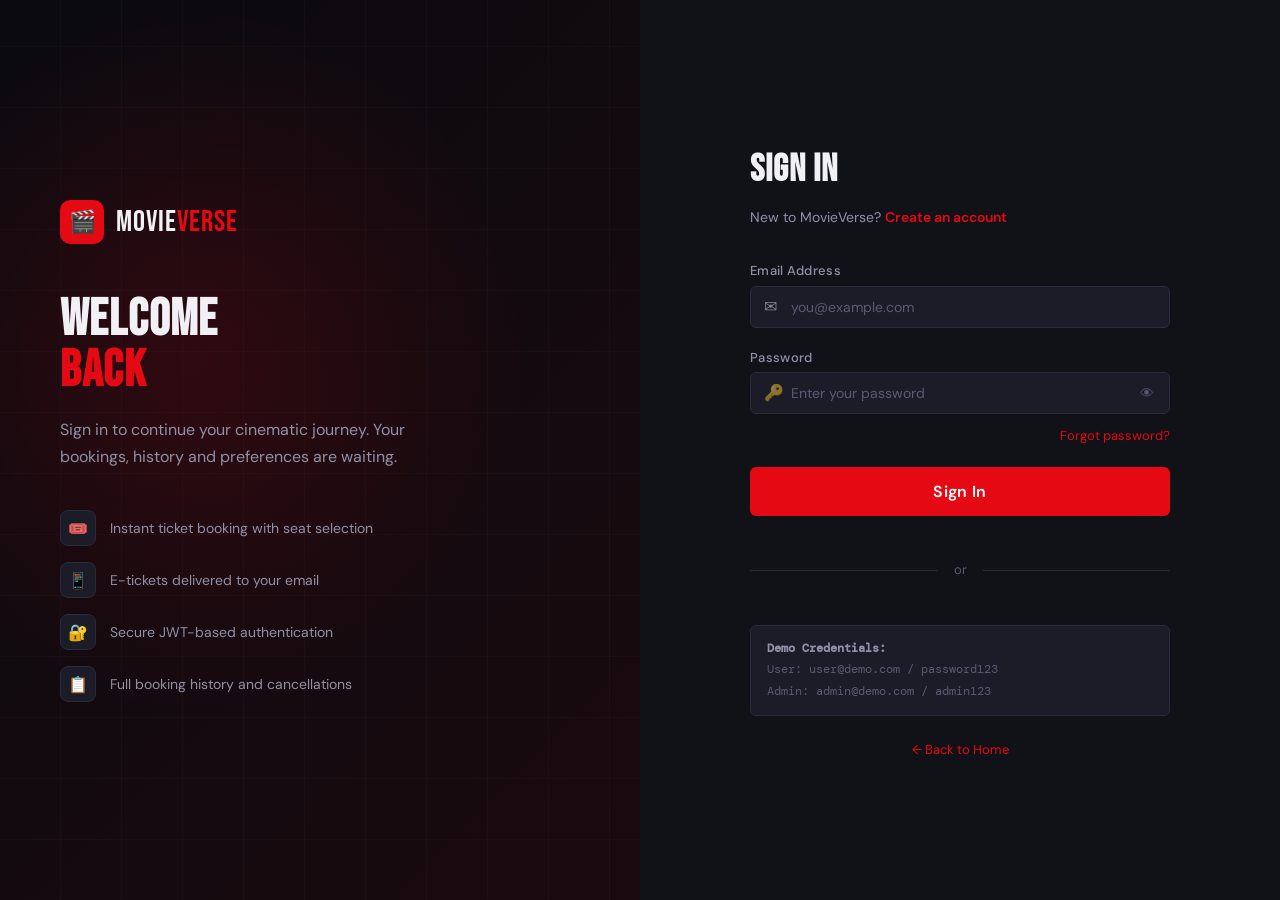
==== frontend/movieversefrontend/pages/admin.html @ 45ef7131 "Add MovieVerse frontend source code" ====
<!DOCTYPE html>
<html lang="en">
<head>
  <meta charset="UTF-8"/>
  <meta name="viewport" content="width=device-width, initial-scale=1.0"/>
  <title>Admin Dashboard — MovieVerse</title>
  <link rel="stylesheet" href="../css/global.css"/>
  <style>
    .admin-layout { display: grid; grid-template-columns: 240px 1fr; gap: 0; min-height: calc(100vh - 70px); }

    /* Sidebar */
    .admin-sidebar {
      background: var(--bg-secondary);
      border-right: 1px solid var(--border);
      padding: var(--space-xl) 0;
      position: sticky; top: 70px;
      height: calc(100vh - 70px);
      overflow-y: auto;
    }
    .sidebar-section-label { font-size: 10px; font-weight: 700; color: var(--text-muted); letter-spacing: 1.5px; text-transform: uppercase; padding: 0 var(--space-lg) var(--space-sm); margin-top: var(--space-lg); }
    .sidebar-nav-item {
      display: flex; align-items: center; gap: 12px;
      padding: 10px var(--space-lg);
      color: var(--text-secondary); font-size: 14px; font-weight: 500;
      cursor: pointer; transition: var(--transition);
      border-left: 3px solid transparent;
    }
    .sidebar-nav-item:hover { color: var(--text-primary); background: rgba(255,255,255,0.03); }
    .sidebar-nav-item.active { color: var(--accent); background: var(--accent-dim); border-left-color: var(--accent); }
    .sidebar-nav-item .nav-icon { font-size: 18px; width: 24px; text-align: center; }
    .sidebar-badge { margin-left: auto; background: var(--accent); color: white; font-size: 10px; font-weight: 700; padding: 2px 7px; border-radius: 10px; }

    /* Main */
    .admin-main { padding: var(--space-xl); overflow: auto; }
    .admin-section { display: none; }
    .admin-section.active { display: block; }

    /* Stats Grid */
    .stats-grid { display: grid; grid-template-columns: repeat(4, 1fr); gap: var(--space-lg); margin-bottom: var(--space-xl); }
    .stat-card {
      background: var(--bg-card); border: 1px solid var(--border);
      border-radius: var(--radius-lg); padding: var(--space-lg);
      transition: var(--transition);
    }
    .stat-card:hover { border-color: var(--border-light); transform: translateY(-2px); }
    .stat-card-top { display: flex; justify-content: space-between; align-items: flex-start; margin-bottom: var(--space-md); }
    .stat-icon { font-size: 28px; width: 52px; height: 52px; background: var(--bg-elevated); border-radius: var(--radius-md); display: flex; align-items: center; justify-content: center; }
    .stat-trend { font-size: 12px; font-weight: 600; padding: 3px 8px; border-radius: 20px; }
    .trend-up { background: rgba(34,197,94,0.12); color: var(--success); }
    .trend-down { background: rgba(239,68,68,0.12); color: var(--error); }
    .stat-value { font-family: var(--font-display); font-size: 36px; letter-spacing: 0.5px; margin-bottom: 4px; }
    .stat-label { font-size: 13px; color: var(--text-muted); }

    /* Table */
    .data-table-wrapper { background: var(--bg-card); border: 1px solid var(--border); border-radius: var(--radius-lg); overflow: hidden; }
    .data-table-header { display: flex; justify-content: space-between; align-items: center; padding: var(--space-lg) var(--space-xl); border-bottom: 1px solid var(--border); }
    .data-table-title { font-family: var(--font-display); font-size: 20px; letter-spacing: 1px; }
    .data-table-actions { display: flex; gap: var(--space-sm); }
    table { width: 100%; border-collapse: collapse; }
    th { padding: 12px var(--space-lg); text-align: left; font-size: 11px; font-weight: 700; color: var(--text-muted); text-transform: uppercase; letter-spacing: 1px; border-bottom: 1px solid var(--border); background: var(--bg-elevated); white-space: nowrap; }
    td { padding: 14px var(--space-lg); font-size: 14px; border-bottom: 1px solid var(--border); vertical-align: middle; }
    tr:last-child td { border-bottom: none; }
    tr:hover td { background: rgba(255,255,255,0.02); }
    .table-search { background: var(--bg-elevated); border: 1.5px solid var(--border); border-radius: var(--radius-sm); padding: 8px 14px; color: var(--text-primary); font-family: var(--font-body); font-size: 13px; outline: none; width: 220px; }
    .table-search:focus { border-color: var(--accent); }

    /* Movie Form Modal */
    .modal-form { display: flex; flex-direction: column; gap: var(--space-md); }
    .modal-form-title { font-family: var(--font-display); font-size: 24px; letter-spacing: 1px; margin-bottom: var(--space-sm); }
    .form-row-2 { display: grid; grid-template-columns: 1fr 1fr; gap: var(--space-md); }

    /* Charts placeholder */
    .chart-row { display: grid; grid-template-columns: 1fr 1fr; gap: var(--space-lg); margin-bottom: var(--space-xl); }
    .chart-card { background: var(--bg-card); border: 1px solid var(--border); border-radius: var(--radius-lg); padding: var(--space-xl); }
    .chart-title { font-size: 14px; font-weight: 600; color: var(--text-secondary); margin-bottom: var(--space-lg); }
    .bar-chart { display: flex; align-items: flex-end; gap: 8px; height: 120px; }
    .bar-item { flex: 1; display: flex; flex-direction: column; align-items: center; gap: 4px; height: 100%; justify-content: flex-end; }
    .bar { width: 100%; border-radius: 4px 4px 0 0; background: var(--accent); min-height: 4px; transition: var(--transition-slow); }
    .bar:hover { opacity: 0.8; }
    .bar-label { font-size: 10px; color: var(--text-muted); }
    .donut-chart { display: flex; gap: var(--space-lg); align-items: center; }
    .donut-svg { flex-shrink: 0; }
    .donut-legend { display: flex; flex-direction: column; gap: 8px; }
    .donut-legend-item { display: flex; align-items: center; gap: 8px; font-size: 13px; }
    .donut-dot { width: 10px; height: 10px; border-radius: 50%; flex-shrink: 0; }

    @media (max-width: 1024px) { .stats-grid { grid-template-columns: repeat(2, 1fr); } }
    @media (max-width: 900px) {
      .admin-layout { grid-template-columns: 1fr; }
      .admin-sidebar { display: none; }
      .chart-row { grid-template-columns: 1fr; }
    }
    @media (max-width: 600px) { .stats-grid { grid-template-columns: 1fr 1fr; } }
  </style>
</head>
<body>
<div id="navbar-placeholder"></div>
<main class="page-wrapper">
  <div class="admin-layout">
    <!-- SIDEBAR -->
    <aside class="admin-sidebar">
      <div class="sidebar-section-label">Overview</div>
      <div class="sidebar-nav-item active" onclick="showSection('dashboard', this)"><span class="nav-icon">📊</span>Dashboard</div>

      <div class="sidebar-section-label">Manage</div>
      <div class="sidebar-nav-item" onclick="showSection('movies', this)"><span class="nav-icon">🎬</span>Movies</div>
      <div class="sidebar-nav-item" onclick="showSection('theaters', this)"><span class="nav-icon">🏛</span>Theaters</div>
      <div class="sidebar-nav-item" onclick="showSection('shows', this)"><span class="nav-icon">📅</span>Shows</div>

      <div class="sidebar-section-label">Operations</div>
      <div class="sidebar-nav-item" onclick="showSection('bookings', this)">
        <span class="nav-icon">🎟️</span>Bookings
        <span class="sidebar-badge" id="pendingBadge">4</span>
      </div>
      <div class="sidebar-nav-item" onclick="showSection('users', this)"><span class="nav-icon">👥</span>Users</div>
      <div class="sidebar-nav-item" onclick="showSection('payments', this)"><span class="nav-icon">💳</span>Payments</div>
    </aside>

    <!-- MAIN CONTENT -->
    <div class="admin-main">

      <!-- DASHBOARD -->
      <div class="admin-section active" id="section-dashboard">
        <div class="page-header" style="padding-top:0">
          <h1 class="page-title">DASHBOARD</h1>
          <p class="page-subtitle">Welcome back, Admin! Here's what's happening.</p>
        </div>
        <div class="stats-grid">
          <div class="stat-card">
            <div class="stat-card-top"><div class="stat-icon">🎟️</div><span class="stat-trend trend-up">↑ 12%</span></div>
            <div class="stat-value" id="statBookings">248</div>
            <div class="stat-label">Total Bookings</div>
          </div>
          <div class="stat-card">
            <div class="stat-card-top"><div class="stat-icon">💰</div><span class="stat-trend trend-up">↑ 8%</span></div>
            <div class="stat-value" id="statRevenue">₹1.8L</div>
            <div class="stat-label">Total Revenue</div>
          </div>
          <div class="stat-card">
            <div class="stat-card-top"><div class="stat-icon">👥</div><span class="stat-trend trend-up">↑ 23%</span></div>
            <div class="stat-value" id="statUsers">1,240</div>
            <div class="stat-label">Registered Users</div>
          </div>
          <div class="stat-card">
            <div class="stat-card-top"><div class="stat-icon">🎬</div><span class="stat-trend trend-down">↓ 2</span></div>
            <div class="stat-value" id="statMovies">42</div>
            <div class="stat-label">Active Movies</div>
          </div>
        </div>
        <div class="chart-row">
          <div class="chart-card">
            <div class="chart-title">Weekly Bookings</div>
            <div class="bar-chart" id="weeklyChart"></div>
          </div>
          <div class="chart-card">
            <div class="chart-title">Revenue by Genre</div>
            <div class="donut-chart">
              <svg class="donut-svg" viewBox="0 0 80 80" width="100" height="100">
                <circle cx="40" cy="40" r="30" fill="none" stroke="#1c1c28" stroke-width="14"/>
                <circle cx="40" cy="40" r="30" fill="none" stroke="#e50914" stroke-width="14" stroke-dasharray="75 113" stroke-dashoffset="0" transform="rotate(-90 40 40)"/>
                <circle cx="40" cy="40" r="30" fill="none" stroke="#f5c518" stroke-width="14" stroke-dasharray="45 143" stroke-dashoffset="-75" transform="rotate(-90 40 40)"/>
                <circle cx="40" cy="40" r="30" fill="none" stroke="#3b82f6" stroke-width="14" stroke-dasharray="28 160" stroke-dashoffset="-120" transform="rotate(-90 40 40)"/>
                <circle cx="40" cy="40" r="30" fill="none" stroke="#22c55e" stroke-width="14" stroke-dasharray="40 148" stroke-dashoffset="-148" transform="rotate(-90 40 40)"/>
              </svg>
              <div class="donut-legend">
                <div class="donut-legend-item"><div class="donut-dot" style="background:#e50914"></div><span>Action — 40%</span></div>
                <div class="donut-legend-item"><div class="donut-dot" style="background:#f5c518"></div><span>Sci-Fi — 24%</span></div>
                <div class="donut-legend-item"><div class="donut-dot" style="background:#3b82f6"></div><span>Drama — 15%</span></div>
                <div class="donut-legend-item"><div class="donut-dot" style="background:#22c55e"></div><span>Others — 21%</span></div>
              </div>
            </div>
          </div>
        </div>
        <!-- Recent Bookings preview -->
        <div class="data-table-wrapper">
          <div class="data-table-header">
            <span class="data-table-title">RECENT BOOKINGS</span>
            <button class="btn btn-ghost btn-sm" onclick="showSection('bookings', document.querySelector('[onclick*=bookings]'))">View All →</button>
          </div>
          <div style="overflow-x:auto" id="recentBookingsTable"></div>
        </div>
      </div>

      <!-- MOVIES -->
      <div class="admin-section" id="section-movies">
        <div class="page-header" style="padding-top:0">
          <h1 class="page-title">MOVIES</h1>
        </div>
        <div class="data-table-wrapper">
          <div class="data-table-header">
            <span class="data-table-title">ALL MOVIES</span>
            <div class="data-table-actions">
              <input type="text" class="table-search" placeholder="Search movies..." oninput="filterTable('moviesTable', this.value)"/>
              <button class="btn btn-primary btn-sm" onclick="openAddMovieModal()">+ Add Movie</button>
            </div>
          </div>
          <div style="overflow-x:auto" id="moviesTable"></div>
        </div>
      </div>

      <!-- THEATERS -->
      <div class="admin-section" id="section-theaters">
        <div class="page-header" style="padding-top:0"><h1 class="page-title">THEATERS</h1></div>
        <div class="data-table-wrapper">
          <div class="data-table-header">
            <span class="data-table-title">ALL THEATERS</span>
            <div class="data-table-actions">
              <input type="text" class="table-search" placeholder="Search..." oninput="filterTable('theatersTable', this.value)"/>
              <button class="btn btn-primary btn-sm" onclick="Toast.info('Theater form coming soon')">+ Add Theater</button>
            </div>
          </div>
          <div style="overflow-x:auto" id="theatersTable"></div>
        </div>
      </div>

      <!-- SHOWS -->
      <div class="admin-section" id="section-shows">
        <div class="page-header" style="padding-top:0"><h1 class="page-title">SHOWS</h1></div>
        <div class="data-table-wrapper">
          <div class="data-table-header">
            <span class="data-table-title">ALL SHOWS</span>
            <div class="data-table-actions">
              <input type="text" class="table-search" placeholder="Search..." oninput="filterTable('showsTable', this.value)"/>
              <button class="btn btn-primary btn-sm" onclick="Toast.info('Show form coming soon')">+ Add Show</button>
            </div>
          </div>
          <div style="overflow-x:auto" id="showsTable"></div>
        </div>
      </div>

      <!-- BOOKINGS -->
      <div class="admin-section" id="section-bookings">
        <div class="page-header" style="padding-top:0"><h1 class="page-title">BOOKINGS</h1></div>
        <div class="data-table-wrapper">
          <div class="data-table-header">
            <span class="data-table-title">ALL BOOKINGS</span>
            <input type="text" class="table-search" placeholder="Search booking..." oninput="filterTable('bookingsTable', this.value)"/>
          </div>
          <div style="overflow-x:auto" id="bookingsTable"></div>
        </div>
      </div>

      <!-- USERS -->
      <div class="admin-section" id="section-users">
        <div class="page-header" style="padding-top:0"><h1 class="page-title">USERS</h1></div>
        <div class="data-table-wrapper">
          <div class="data-table-header">
            <span class="data-table-title">REGISTERED USERS</span>
            <input type="text" class="table-search" placeholder="Search users..." oninput="filterTable('usersTable', this.value)"/>
          </div>
          <div style="overflow-x:auto" id="usersTable"></div>
        </div>
      </div>

      <!-- PAYMENTS -->
      <div class="admin-section" id="section-payments">
        <div class="page-header" style="padding-top:0"><h1 class="page-title">PAYMENTS</h1></div>
        <div class="data-table-wrapper">
          <div class="data-table-header">
            <span class="data-table-title">PAYMENT TRANSACTIONS</span>
            <input type="text" class="table-search" placeholder="Search TXN..." oninput="filterTable('paymentsTable', this.value)"/>
          </div>
          <div style="overflow-x:auto" id="paymentsTable"></div>
        </div>
      </div>

    </div><!-- /admin-main -->
  </div>
</main>

<!-- Add Movie Modal -->
<div id="addMovieModal" style="display:none">
  <div class="modal-backdrop" onclick="closeMovieModal()">
    <div class="modal" style="max-width:560px" onclick="event.stopPropagation()">
      <div class="modal-form">
        <div class="modal-form-title">ADD MOVIE</div>
        <div class="form-group"><label class="form-label">Title *</label><input type="text" class="form-input" id="mTitle" placeholder="Movie title"/></div>
        <div class="form-row-2">
          <div class="form-group"><label class="form-label">Genre *</label>
            <select class="form-input" id="mGenre"><option>Action</option><option>Drama</option><option>Sci-Fi</option><option>Romance</option><option>Horror</option><option>Thriller</option><option>Comedy</option></select>
          </div>
          <div class="form-group"><label class="form-label">Language *</label>
            <select class="form-input" id="mLang"><option>English</option><option>Hindi</option><option>Tamil</option><option>Telugu</option></select>
          </div>
        </div>
        <div class="form-row-2">
          <div class="form-group"><label class="form-label">Duration (min)</label><input type="number" class="form-input" id="mDuration" placeholder="120"/></div>
          <div class="form-group"><label class="form-label">Release Date</label><input type="date" class="form-input" id="mRelease"/></div>
        </div>
        <div class="form-group"><label class="form-label">Description</label><textarea class="form-input" id="mDesc" rows="3" placeholder="Movie description..." style="resize:vertical"></textarea></div>
        <div class="form-group"><label class="form-label">Poster URL</label><input type="url" class="form-input" id="mPoster" placeholder="https://..."/></div>
        <div style="display:flex;gap:12px;justify-content:flex-end;margin-top:8px">
          <button class="btn btn-ghost" onclick="closeMovieModal()">Cancel</button>
          <button class="btn btn-primary" onclick="saveMovie()">Save Movie</button>
        </div>
      </div>
    </div>
  </div>
</div>

<div id="footer-placeholder"></div>
<div id="toast-container"></div>
<script src="../js/api.js"></script>
<script>
// Require admin access
if (!Auth.isLoggedIn()) { window.location.href='login.html'; }

const MOCK_MOVIES = [
  {id:1,title:'Galactic Storm',genre:'Sci-Fi',language:'English',duration:148,releaseDate:'2025-02-15',rating:8.4},
  {id:2,title:'Shadow Protocol',genre:'Action',language:'English',duration:124,releaseDate:'2025-01-20',rating:7.9},
  {id:3,title:'Neon Requiem',genre:'Thriller',language:'English',duration:135,releaseDate:'2025-01-10',rating:8.1},
  {id:4,title:'Dil Ka Safar',genre:'Romance',language:'Hindi',duration:158,releaseDate:'2025-02-01',rating:7.6},
  {id:5,title:'Iron Fist Rising',genre:'Action',language:'English',duration:142,releaseDate:'2024-12-05',rating:8.0},
];
const MOCK_THEATERS = [
  {id:1,theaterName:'PVR Cinemas',city:'Delhi',address:'Connaught Place, New Delhi',screens:4,totalSeats:720},
  {id:2,theaterName:'INOX Multiplex',city:'Delhi',address:'Select Citywalk, Saket',screens:3,totalSeats:540},
  {id:3,theaterName:'Cinepolis',city:'Mumbai',address:'DLF Mall, Andheri',screens:5,totalSeats:900},
];
const MOCK_SHOWS = [
  {id:101,movieTitle:'Galactic Storm',theaterName:'PVR Cinemas',showTime:'2025-06-01T10:00',ticketPrice:250,availableSeats:80},
  {id:102,movieTitle:'Shadow Protocol',theaterName:'INOX Multiplex',showTime:'2025-06-01T14:00',ticketPrice:300,availableSeats:60},
  {id:103,movieTitle:'Neon Requiem',theaterName:'Cinepolis',showTime:'2025-06-02T18:00',ticketPrice:280,availableSeats:95},
];
const MOCK_BOOKINGS = [
  {id:'BK001',userId:1,userName:'Rahul Sharma',movieTitle:'Galactic Storm',showTime:'2025-05-20T18:00',seats:['F5','F6'],totalAmount:1085,bookingStatus:'CONFIRMED',bookingTime:'2025-05-18T10:30'},
  {id:'BK002',userId:2,userName:'Priya Nair',movieTitle:'Shadow Protocol',showTime:'2025-05-25T13:30',seats:['C9'],totalAmount:315,bookingStatus:'CONFIRMED',bookingTime:'2025-05-20T15:00'},
  {id:'BK003',userId:3,userName:'Arjun Das',movieTitle:'Neon Requiem',showTime:'2025-04-12T21:00',seats:['H3','H4'],totalAmount:630,bookingStatus:'CANCELLED',bookingTime:'2025-04-10T09:15'},
  {id:'BK004',userId:1,userName:'Rahul Sharma',movieTitle:'Dil Ka Safar',showTime:'2025-06-05T16:00',seats:['D4'],totalAmount:315,bookingStatus:'PENDING',bookingTime:'2025-06-03T11:00'},
];
const MOCK_USERS = [
  {id:1,fullName:'Rahul Sharma',email:'rahul@demo.com',role:'USER',createdAt:'2025-01-10',bookings:3},
  {id:2,fullName:'Priya Nair',email:'priya@demo.com',role:'USER',createdAt:'2025-02-14',bookings:1},
  {id:3,fullName:'Arjun Das',email:'arjun@demo.com',role:'USER',createdAt:'2025-03-01',bookings:2},
  {id:4,fullName:'Admin User',email:'admin@demo.com',role:'ADMIN',createdAt:'2025-01-01',bookings:0},
];
const MOCK_PAYMENTS = [
  {id:'TXN8823',bookingId:'BK001',amount:1085,method:'card',status:'SUCCESS',createdAt:'2025-05-18T10:32'},
  {id:'TXN9901',bookingId:'BK002',amount:315,method:'upi',status:'SUCCESS',createdAt:'2025-05-20T15:02'},
  {id:'TXN7712',bookingId:'BK003',amount:630,method:'card',status:'REFUNDED',createdAt:'2025-04-10T09:18'},
  {id:'TXN0055',bookingId:'BK004',amount:315,method:'netbanking',status:'PENDING',createdAt:'2025-06-03T11:01'},
];

document.addEventListener('DOMContentLoaded', () => {
  renderNavbar('admin');
  renderFooter();
  loadDashboard();
  loadMoviesTable();
  loadTheatersTable();
  loadShowsTable();
  loadBookingsTable();
  loadUsersTable();
  loadPaymentsTable();
  renderWeeklyChart();
});

function showSection(name, el) {
  document.querySelectorAll('.admin-section').forEach(s => s.classList.remove('active'));
  document.querySelectorAll('.sidebar-nav-item').forEach(i => i.classList.remove('active'));
  document.getElementById('section-'+name)?.classList.add('active');
  el?.classList.add('active');
}

function renderWeeklyChart() {
  const data = [32,45,28,60,72,55,48];
  const days = ['Mon','Tue','Wed','Thu','Fri','Sat','Sun'];
  const max = Math.max(...data);
  const el = document.getElementById('weeklyChart');
  if (!el) return;
  el.innerHTML = data.map((v,i) => `
    <div class="bar-item">
      <div class="bar" style="height:${(v/max)*100}%" title="${v} bookings"></div>
      <span class="bar-label">${days[i]}</span>
    </div>
  `).join('');
}

function loadDashboard() {
  document.getElementById('recentBookingsTable').innerHTML = buildBookingTable(MOCK_BOOKINGS.slice(0,4), false);
}

function loadMoviesTable() {
  document.getElementById('moviesTable').innerHTML = `
    <table>
      <thead><tr><th>#</th><th>Title</th><th>Genre</th><th>Language</th><th>Duration</th><th>Release</th><th>Rating</th><th>Actions</th></tr></thead>
      <tbody>${MOCK_MOVIES.map(m=>`
        <tr>
          <td style="color:var(--text-muted);font-family:var(--font-mono)">${m.id}</td>
          <td><strong>${m.title}</strong></td>
          <td><span class="badge badge-gray">${m.genre}</span></td>
          <td>${m.language}</td>
          <td>${m.duration} min</td>
          <td>${Utils.formatDate(m.releaseDate)}</td>
          <td><span class="badge badge-gold">⭐ ${m.rating}</span></td>
          <td>
            <div style="display:flex;gap:6px">
              <button class="btn btn-ghost btn-sm" onclick="Toast.info('Edit: ${m.title}')">✏</button>
              <button class="btn btn-ghost btn-sm" style="color:var(--error)" onclick="deleteMovie(${m.id},'${m.title}')">🗑</button>
            </div>
          </td>
        </tr>`).join('')}
      </tbody>
    </table>`;
}

function loadTheatersTable() {
  document.getElementById('theatersTable').innerHTML = `
    <table>
      <thead><tr><th>#</th><th>Theater Name</th><th>City</th><th>Address</th><th>Screens</th><th>Total Seats</th><th>Actions</th></tr></thead>
      <tbody>${MOCK_THEATERS.map(t=>`
        <tr>
          <td style="color:var(--text-muted);font-family:var(--font-mono)">${t.id}</td>
          <td><strong>${t.theaterName}</strong></td>
          <td>${t.city}</td>
          <td style="color:var(--text-muted)">${t.address}</td>
          <td>${t.screens}</td>
          <td>${t.totalSeats}</td>
          <td><button class="btn btn-ghost btn-sm" onclick="Toast.info('Edit theater')">✏</button></td>
        </tr>`).join('')}
      </tbody>
    </table>`;
}

function loadShowsTable() {
  document.getElementById('showsTable').innerHTML = `
    <table>
      <thead><tr><th>#</th><th>Movie</th><th>Theater</th><th>Show Time</th><th>Price</th><th>Available</th><th>Actions</th></tr></thead>
      <tbody>${MOCK_SHOWS.map(s=>`
        <tr>
          <td style="color:var(--text-muted);font-family:var(--font-mono)">${s.id}</td>
          <td><strong>${s.movieTitle}</strong></td>
          <td>${s.theaterName}</td>
          <td>${Utils.formatDateTime(s.showTime)}</td>
          <td style="color:var(--accent);font-weight:600">${Utils.formatCurrency(s.ticketPrice)}</td>
          <td><span class="badge badge-green">${s.availableSeats} seats</span></td>
          <td><button class="btn btn-ghost btn-sm" style="color:var(--error)" onclick="Toast.warning('Delete show?')">🗑</button></td>
        </tr>`).join('')}
      </tbody>
    </table>`;
}

function loadBookingsTable() {
  document.getElementById('bookingsTable').innerHTML = buildBookingTable(MOCK_BOOKINGS, true);
}

function buildBookingTable(bookings, showActions) {
  return `<table>
    <thead><tr><th>Booking ID</th><th>User</th><th>Movie</th><th>Show Time</th><th>Seats</th><th>Amount</th><th>Status</th>${showActions?'<th>Actions</th>':''}</tr></thead>
    <tbody>${bookings.map(b=>`
      <tr>
        <td style="font-family:var(--font-mono);font-size:12px;color:var(--text-muted)">${b.id}</td>
        <td>${b.userName||'—'}</td>
        <td><strong>${b.movieTitle}</strong></td>
        <td style="font-size:13px">${Utils.formatDateTime(b.showTime)}</td>
        <td>${(b.seats||[]).map(s=>`<span class="badge badge-gray" style="font-family:var(--font-mono);font-size:10px">${s}</span>`).join(' ')}</td>
        <td style="font-weight:600;color:var(--text-primary)">${Utils.formatCurrency(b.totalAmount)}</td>
        <td><span class="badge ${Utils.getStatusBadge(b.bookingStatus)}">${b.bookingStatus}</span></td>
        ${showActions?`<td><button class="btn btn-ghost btn-sm" style="font-size:12px" onclick="Toast.info('Booking details: ${b.id}')">View</button></td>`:''}
      </tr>`).join('')}
    </tbody>
  </table>`;
}

function loadUsersTable() {
  document.getElementById('usersTable').innerHTML = `
    <table>
      <thead><tr><th>#</th><th>Name</th><th>Email</th><th>Role</th><th>Joined</th><th>Bookings</th><th>Actions</th></tr></thead>
      <tbody>${MOCK_USERS.map(u=>`
        <tr>
          <td style="color:var(--text-muted)">${u.id}</td>
          <td><strong>${u.fullName}</strong></td>
          <td style="color:var(--text-muted)">${u.email}</td>
          <td><span class="badge ${u.role==='ADMIN'?'badge-red':'badge-blue'}">${u.role}</span></td>
          <td>${Utils.formatDate(u.createdAt)}</td>
          <td>${u.bookings}</td>
          <td><button class="btn btn-ghost btn-sm" onclick="Toast.info('View user: ${u.fullName}')">View</button></td>
        </tr>`).join('')}
      </tbody>
    </table>`;
}

function loadPaymentsTable() {
  document.getElementById('paymentsTable').innerHTML = `
    <table>
      <thead><tr><th>TXN ID</th><th>Booking ID</th><th>Amount</th><th>Method</th><th>Status</th><th>Date</th></tr></thead>
      <tbody>${MOCK_PAYMENTS.map(p=>`
        <tr>
          <td style="font-family:var(--font-mono);font-size:12px;color:var(--accent)">${p.id}</td>
          <td style="font-family:var(--font-mono);font-size:12px;color:var(--text-muted)">${p.bookingId}</td>
          <td style="font-weight:600">${Utils.formatCurrency(p.amount)}</td>
          <td><span class="badge badge-gray">${p.method}</span></td>
          <td><span class="badge ${Utils.getStatusBadge(p.status)}">${p.status}</span></td>
          <td style="font-size:13px;color:var(--text-muted)">${Utils.formatDateTime(p.createdAt)}</td>
        </tr>`).join('')}
      </tbody>
    </table>`;
}

function filterTable(tableId, query) {
  const q = query.toLowerCase();
  const rows = document.querySelectorAll(`#${tableId} table tbody tr`);
  rows.forEach(row => {
    row.style.display = row.textContent.toLowerCase().includes(q) ? '' : 'none';
  });
}

function openAddMovieModal() { document.getElementById('addMovieModal').style.display='block'; }
function closeMovieModal() { document.getElementById('addMovieModal').style.display='none'; }

async function saveMovie() {
  const title = document.getElementById('mTitle').value.trim();
  if (!title) { Toast.error('Title is required'); return; }
  const movie = {
    title, genre: document.getElementById('mGenre').value,
    language: document.getElementById('mLang').value,
    duration: parseInt(document.getElementById('mDuration').value)||120,
    releaseDate: document.getElementById('mRelease').value,
    description: document.getElementById('mDesc').value,
    posterUrl: document.getElementById('mPoster').value,
  };
  try { await API.movies.create(movie); } catch {}
  MOCK_MOVIES.push({ ...movie, id: MOCK_MOVIES.length+1, rating: 0 });
  loadMoviesTable();
  closeMovieModal();
  Toast.success(`Movie "${title}" added successfully!`);
}

function deleteMovie(id, title) {
  if (!confirm(`Delete "${title}"?`)) return;
  try { API.movies.delete(id); } catch {}
  const idx = MOCK_MOVIES.findIndex(m=>m.id===id);
  if (idx>=0) MOCK_MOVIES.splice(idx,1);
  loadMoviesTable();
  Toast.success(`"${title}" deleted.`);
}
</script>
</body>
</html>
---- frontend/movieversefrontend/css/global.css ----
/* ================================================
   MovieVerse - Global Styles
   Dark Cinema Theme
   ================================================ */

@import url('https://fonts.googleapis.com/css2?family=Bebas+Neue&family=DM+Sans:wght@300;400;500;600&family=DM+Mono:wght@400;500&display=swap');

:root {
  /* Colors */
  --bg-primary: #0a0a0f;
  --bg-secondary: #111118;
  --bg-card: #16161f;
  --bg-elevated: #1c1c28;
  --border: #2a2a3a;
  --border-light: #333348;

  --accent: #e50914;
  --accent-hover: #ff1a24;
  --accent-dim: rgba(229, 9, 20, 0.15);
  --accent-glow: 0 0 30px rgba(229, 9, 20, 0.4);

  --gold: #f5c518;
  --gold-dim: rgba(245, 197, 24, 0.12);

  --text-primary: #f0f0f5;
  --text-secondary: #9090a8;
  --text-muted: #5a5a72;

  --success: #22c55e;
  --warning: #f59e0b;
  --error: #ef4444;
  --info: #3b82f6;

  /* Spacing */
  --space-xs: 4px;
  --space-sm: 8px;
  --space-md: 16px;
  --space-lg: 24px;
  --space-xl: 40px;
  --space-2xl: 64px;

  /* Typography */
  --font-display: 'Bebas Neue', sans-serif;
  --font-body: 'DM Sans', sans-serif;
  --font-mono: 'DM Mono', monospace;

  /* Radius */
  --radius-sm: 6px;
  --radius-md: 12px;
  --radius-lg: 20px;
  --radius-xl: 32px;

  /* Transitions */
  --transition: all 0.25s cubic-bezier(0.4, 0, 0.2, 1);
  --transition-slow: all 0.45s cubic-bezier(0.4, 0, 0.2, 1);

  /* Shadows */
  --shadow-sm: 0 2px 8px rgba(0,0,0,0.4);
  --shadow-md: 0 8px 24px rgba(0,0,0,0.5);
  --shadow-lg: 0 20px 60px rgba(0,0,0,0.7);
  --shadow-card: 0 4px 20px rgba(0,0,0,0.6);
}

*, *::before, *::after { box-sizing: border-box; margin: 0; padding: 0; }

html { scroll-behavior: smooth; }

body {
  font-family: var(--font-body);
  background-color: var(--bg-primary);
  color: var(--text-primary);
  line-height: 1.6;
  min-height: 100vh;
  -webkit-font-smoothing: antialiased;
}

/* Scrollbar */
::-webkit-scrollbar { width: 6px; }
::-webkit-scrollbar-track { background: var(--bg-primary); }
::-webkit-scrollbar-thumb { background: var(--border); border-radius: 3px; }
::-webkit-scrollbar-thumb:hover { background: var(--border-light); }

/* -------- NAVBAR -------- */
.navbar {
  position: fixed;
  top: 0; left: 0; right: 0;
  z-index: 1000;
  background: rgba(10, 10, 15, 0.9);
  backdrop-filter: blur(20px);
  border-bottom: 1px solid var(--border);
  padding: 0 var(--space-xl);
  height: 70px;
  display: flex;
  align-items: center;
  justify-content: space-between;
}

.nav-logo {
  display: flex;
  align-items: center;
  gap: var(--space-sm);
  text-decoration: none;
}

.nav-logo-icon {
  width: 36px; height: 36px;
  background: var(--accent);
  border-radius: var(--radius-sm);
  display: flex; align-items: center; justify-content: center;
  font-size: 18px;
}

.nav-logo-text {
  font-family: var(--font-display);
  font-size: 26px;
  color: var(--text-primary);
  letter-spacing: 1px;
}

.nav-logo-text span { color: var(--accent); }

.nav-links {
  display: flex;
  align-items: center;
  gap: var(--space-lg);
  list-style: none;
}

.nav-links a {
  color: var(--text-secondary);
  text-decoration: none;
  font-size: 14px;
  font-weight: 500;
  letter-spacing: 0.5px;
  transition: var(--transition);
  position: relative;
}

.nav-links a:hover, .nav-links a.active {
  color: var(--text-primary);
}

.nav-links a.active::after {
  content: '';
  position: absolute;
  bottom: -4px; left: 0; right: 0;
  height: 2px;
  background: var(--accent);
  border-radius: 1px;
}

.nav-actions {
  display: flex;
  align-items: center;
  gap: var(--space-md);
}

.nav-user {
  display: flex;
  align-items: center;
  gap: var(--space-sm);
  color: var(--text-secondary);
  font-size: 14px;
  cursor: pointer;
}

.nav-avatar {
  width: 34px; height: 34px;
  border-radius: 50%;
  background: var(--bg-elevated);
  border: 2px solid var(--border);
  display: flex; align-items: center; justify-content: center;
  font-size: 14px;
  font-weight: 600;
  color: var(--accent);
}

/* -------- BUTTONS -------- */
.btn {
  display: inline-flex;
  align-items: center;
  justify-content: center;
  gap: var(--space-sm);
  padding: 10px 24px;
  border-radius: var(--radius-sm);
  font-family: var(--font-body);
  font-size: 14px;
  font-weight: 600;
  cursor: pointer;
  transition: var(--transition);
  border: none;
  text-decoration: none;
  letter-spacing: 0.3px;
  white-space: nowrap;
}

.btn-primary {
  background: var(--accent);
  color: white;
}
.btn-primary:hover {
  background: var(--accent-hover);
  box-shadow: var(--accent-glow);
  transform: translateY(-1px);
}

.btn-secondary {
  background: var(--bg-elevated);
  color: var(--text-primary);
  border: 1px solid var(--border);
}
.btn-secondary:hover {
  border-color: var(--border-light);
  background: var(--border);
}

.btn-outline {
  background: transparent;
  color: var(--accent);
  border: 1.5px solid var(--accent);
}
.btn-outline:hover {
  background: var(--accent-dim);
}

.btn-ghost {
  background: transparent;
  color: var(--text-secondary);
  border: 1px solid var(--border);
}
.btn-ghost:hover {
  color: var(--text-primary);
  border-color: var(--border-light);
}

.btn-sm { padding: 7px 16px; font-size: 13px; }
.btn-lg { padding: 14px 32px; font-size: 16px; }
.btn-full { width: 100%; }

.btn:disabled {
  opacity: 0.45;
  cursor: not-allowed;
  transform: none !important;
  box-shadow: none !important;
}

/* -------- FORM ELEMENTS -------- */
.form-group {
  display: flex;
  flex-direction: column;
  gap: var(--space-xs);
}

.form-label {
  font-size: 13px;
  font-weight: 500;
  color: var(--text-secondary);
  letter-spacing: 0.3px;
}

.form-input {
  background: var(--bg-elevated);
  border: 1.5px solid var(--border);
  border-radius: var(--radius-sm);
  padding: 11px 14px;
  color: var(--text-primary);
  font-family: var(--font-body);
  font-size: 14px;
  transition: var(--transition);
  outline: none;
  width: 100%;
}

.form-input:focus {
  border-color: var(--accent);
  background: var(--bg-card);
  box-shadow: 0 0 0 3px var(--accent-dim);
}

.form-input::placeholder { color: var(--text-muted); }

.form-input.error { border-color: var(--error); }
.form-error { font-size: 12px; color: var(--error); margin-top: 2px; }

select.form-input {
  cursor: pointer;
  appearance: none;
  background-image: url("data:image/svg+xml,%3Csvg xmlns='http://www.w3.org/2000/svg' viewBox='0 0 16 16'%3E%3Cpath fill='%239090a8' d='M4 6l4 4 4-4'/%3E%3C/svg%3E");
  background-repeat: no-repeat;
  background-position: right 12px center;
  background-size: 16px;
  padding-right: 36px;
}

/* -------- CARDS -------- */
.card {
  background: var(--bg-card);
  border: 1px solid var(--border);
  border-radius: var(--radius-md);
  overflow: hidden;
  transition: var(--transition);
}

.card:hover {
  border-color: var(--border-light);
  transform: translateY(-3px);
  box-shadow: var(--shadow-md);
}

/* -------- BADGES -------- */
.badge {
  display: inline-flex;
  align-items: center;
  gap: 4px;
  padding: 3px 10px;
  border-radius: 20px;
  font-size: 11px;
  font-weight: 600;
  letter-spacing: 0.5px;
  text-transform: uppercase;
}

.badge-red { background: var(--accent-dim); color: var(--accent); border: 1px solid rgba(229,9,20,0.3); }
.badge-gold { background: var(--gold-dim); color: var(--gold); border: 1px solid rgba(245,197,24,0.3); }
.badge-green { background: rgba(34,197,94,0.12); color: var(--success); border: 1px solid rgba(34,197,94,0.3); }
.badge-blue { background: rgba(59,130,246,0.12); color: var(--info); border: 1px solid rgba(59,130,246,0.3); }
.badge-gray { background: rgba(144,144,168,0.12); color: var(--text-secondary); border: 1px solid var(--border); }

/* -------- PAGE LAYOUT -------- */
.page-wrapper {
  padding-top: 70px;
  min-height: 100vh;
}

.container {
  max-width: 1280px;
  margin: 0 auto;
  padding: 0 var(--space-xl);
}

.page-header {
  padding: var(--space-2xl) 0 var(--space-xl);
}

.page-title {
  font-family: var(--font-display);
  font-size: clamp(32px, 5vw, 52px);
  letter-spacing: 1px;
  line-height: 1;
  color: var(--text-primary);
}

.page-subtitle {
  font-size: 15px;
  color: var(--text-secondary);
  margin-top: var(--space-sm);
}

/* -------- SECTIONS -------- */
.section {
  padding: var(--space-2xl) 0;
}

.section-header {
  display: flex;
  align-items: center;
  justify-content: space-between;
  margin-bottom: var(--space-xl);
}

.section-title {
  font-family: var(--font-display);
  font-size: 28px;
  letter-spacing: 1px;
}

.section-title span { color: var(--accent); }

/* -------- LOADING -------- */
.spinner {
  display: inline-block;
  width: 20px; height: 20px;
  border: 2px solid var(--border);
  border-top-color: var(--accent);
  border-radius: 50%;
  animation: spin 0.8s linear infinite;
}

@keyframes spin { to { transform: rotate(360deg); } }

.loading-page {
  display: flex;
  flex-direction: column;
  align-items: center;
  justify-content: center;
  height: 60vh;
  gap: var(--space-md);
  color: var(--text-muted);
}

/* -------- TOAST -------- */
#toast-container {
  position: fixed;
  top: 80px; right: 20px;
  z-index: 9999;
  display: flex;
  flex-direction: column;
  gap: var(--space-sm);
}

.toast {
  background: var(--bg-elevated);
  border: 1px solid var(--border);
  border-radius: var(--radius-sm);
  padding: 14px 18px;
  min-width: 280px;
  max-width: 360px;
  display: flex;
  align-items: flex-start;
  gap: var(--space-sm);
  box-shadow: var(--shadow-md);
  animation: slideInRight 0.3s ease;
  font-size: 14px;
}

.toast.success { border-left: 3px solid var(--success); }
.toast.error { border-left: 3px solid var(--error); }
.toast.info { border-left: 3px solid var(--info); }
.toast.warning { border-left: 3px solid var(--warning); }

@keyframes slideInRight {
  from { transform: translateX(100%); opacity: 0; }
  to { transform: translateX(0); opacity: 1; }
}

/* -------- MODAL -------- */
.modal-backdrop {
  position: fixed;
  inset: 0;
  background: rgba(0,0,0,0.75);
  backdrop-filter: blur(6px);
  z-index: 2000;
  display: flex;
  align-items: center;
  justify-content: center;
  padding: var(--space-md);
  animation: fadeIn 0.2s ease;
}

.modal {
  background: var(--bg-card);
  border: 1px solid var(--border);
  border-radius: var(--radius-lg);
  padding: var(--space-xl);
  max-width: 480px;
  width: 100%;
  box-shadow: var(--shadow-lg);
  animation: slideUp 0.3s ease;
}

@keyframes fadeIn { from { opacity: 0; } to { opacity: 1; } }
@keyframes slideUp {
  from { transform: translateY(20px); opacity: 0; }
  to { transform: translateY(0); opacity: 1; }
}

/* -------- EMPTY STATE -------- */
.empty-state {
  display: flex;
  flex-direction: column;
  align-items: center;
  justify-content: center;
  padding: var(--space-2xl);
  text-align: center;
  color: var(--text-muted);
  gap: var(--space-md);
}

.empty-state-icon { font-size: 48px; opacity: 0.4; }
.empty-state h3 { color: var(--text-secondary); font-size: 18px; font-weight: 600; }
.empty-state p { font-size: 14px; }

/* -------- DIVIDER -------- */
.divider {
  display: flex;
  align-items: center;
  gap: var(--space-md);
  color: var(--text-muted);
  font-size: 13px;
  margin: var(--space-lg) 0;
}
.divider::before, .divider::after {
  content: '';
  flex: 1;
  height: 1px;
  background: var(--border);
}

/* -------- FOOTER -------- */
footer {
  background: var(--bg-secondary);
  border-top: 1px solid var(--border);
  padding: var(--space-2xl) var(--space-xl) var(--space-xl);
  margin-top: var(--space-2xl);
}

.footer-content {
  max-width: 1280px;
  margin: 0 auto;
  display: grid;
  grid-template-columns: 2fr repeat(3, 1fr);
  gap: var(--space-2xl);
}

.footer-brand p {
  font-size: 14px;
  color: var(--text-muted);
  margin-top: var(--space-sm);
  line-height: 1.7;
  max-width: 280px;
}

.footer-col h4 {
  font-size: 13px;
  font-weight: 600;
  color: var(--text-secondary);
  text-transform: uppercase;
  letter-spacing: 1px;
  margin-bottom: var(--space-md);
}

.footer-col a {
  display: block;
  color: var(--text-muted);
  text-decoration: none;
  font-size: 14px;
  margin-bottom: var(--space-sm);
  transition: var(--transition);
}
.footer-col a:hover { color: var(--text-primary); }

.footer-bottom {
  max-width: 1280px;
  margin: var(--space-xl) auto 0;
  padding-top: var(--space-lg);
  border-top: 1px solid var(--border);
  display: flex;
  justify-content: space-between;
  align-items: center;
  font-size: 13px;
  color: var(--text-muted);
}

/* -------- GRID HELPERS -------- */
.grid-2 { display: grid; grid-template-columns: repeat(2, 1fr); gap: var(--space-lg); }
.grid-3 { display: grid; grid-template-columns: repeat(3, 1fr); gap: var(--space-lg); }
.grid-4 { display: grid; grid-template-columns: repeat(4, 1fr); gap: var(--space-lg); }

/* -------- RESPONSIVE -------- */
@media (max-width: 1024px) {
  .grid-4 { grid-template-columns: repeat(3, 1fr); }
  .footer-content { grid-template-columns: 1fr 1fr; gap: var(--space-xl); }
}

@media (max-width: 768px) {
  .container { padding: 0 var(--space-md); }
  .navbar { padding: 0 var(--space-md); }
  .grid-3, .grid-4 { grid-template-columns: repeat(2, 1fr); }
  .grid-2 { grid-template-columns: 1fr; }
  .footer-content { grid-template-columns: 1fr; gap: var(--space-lg); }
  .footer-bottom { flex-direction: column; gap: var(--space-sm); text-align: center; }
  .nav-links { display: none; }
}

@media (max-width: 480px) {
  .grid-2, .grid-3, .grid-4 { grid-template-columns: 1fr; }
}
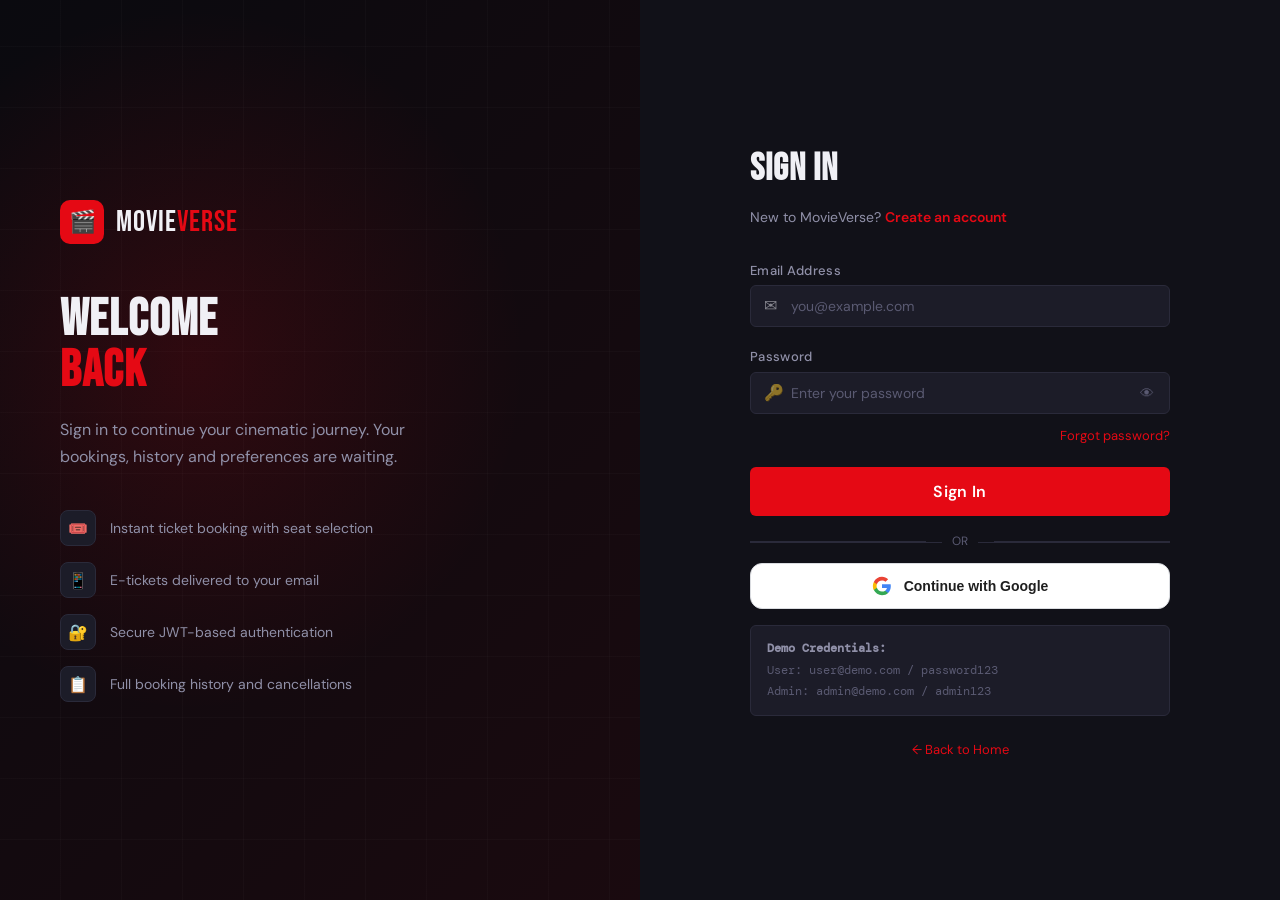
==== commit a0ff9440: "Updated frontend code" ====
--- a/frontend/movieversefrontend/pages/admin.html
+++ b/frontend/movieversefrontend/pages/admin.html
@@ -206,7 +206,7 @@
             <span class="data-table-title">ALL THEATERS</span>
             <div class="data-table-actions">
               <input type="text" class="table-search" placeholder="Search..." oninput="filterTable('theatersTable', this.value)"/>
-              <button class="btn btn-primary btn-sm" onclick="Toast.info('Theater form coming soon')">+ Add Theater</button>
+              <button class="btn btn-primary btn-sm" onclick="openAddTheaterModal()">+ Add Theater</button>
             </div>
           </div>
           <div style="overflow-x:auto" id="theatersTable"></div>
@@ -221,7 +221,7 @@
             <span class="data-table-title">ALL SHOWS</span>
             <div class="data-table-actions">
               <input type="text" class="table-search" placeholder="Search..." oninput="filterTable('showsTable', this.value)"/>
-              <button class="btn btn-primary btn-sm" onclick="Toast.info('Show form coming soon')">+ Add Show</button>
+              <button class="btn btn-primary btn-sm" onclick="openAddShowModal()">+ Add Show</button>
             </div>
           </div>
           <div style="overflow-x:auto" id="showsTable"></div>
@@ -268,12 +268,12 @@
   </div>
 </main>
 
-<!-- Add Movie Modal -->
+<!-- Add / Edit Movie Modal -->
 <div id="addMovieModal" style="display:none">
   <div class="modal-backdrop" onclick="closeMovieModal()">
     <div class="modal" style="max-width:560px" onclick="event.stopPropagation()">
       <div class="modal-form">
-        <div class="modal-form-title">ADD MOVIE</div>
+        <div class="modal-form-title" id="modalFormTitle">ADD MOVIE</div>
         <div class="form-group"><label class="form-label">Title *</label><input type="text" class="form-input" id="mTitle" placeholder="Movie title"/></div>
         <div class="form-row-2">
           <div class="form-group"><label class="form-label">Genre *</label>
@@ -298,42 +298,152 @@
   </div>
 </div>
 
+<!-- Add / Edit Theater Modal -->
+<div id="addTheaterModal" style="display:none">
+  <div class="modal-backdrop" onclick="closeTheaterModal()">
+    <div class="modal" style="max-width:560px" onclick="event.stopPropagation()">
+      <div class="modal-form">
+        <div class="modal-form-title" id="theaterModalTitle">ADD THEATER</div>
+        <div class="form-group"><label class="form-label">Theater Name *</label><input type="text" class="form-input" id="tName" placeholder="e.g. PVR Cinemas"/></div>
+        <div class="form-row-2">
+          <div class="form-group"><label class="form-label">City *</label><input type="text" class="form-input" id="tCity" placeholder="e.g. Delhi"/></div>
+          <div class="form-group"><label class="form-label">Screens</label><input type="number" class="form-input" id="tScreens" placeholder="4"/></div>
+        </div>
+        <div class="form-group"><label class="form-label">Address</label><input type="text" class="form-input" id="tAddress" placeholder="Full address..."/></div>
+        <div class="form-group"><label class="form-label">Total Seats</label><input type="number" class="form-input" id="tSeats" placeholder="500"/></div>
+        <div style="display:flex;gap:12px;justify-content:flex-end;margin-top:8px">
+          <button class="btn btn-ghost" onclick="closeTheaterModal()">Cancel</button>
+          <button class="btn btn-primary" onclick="saveTheater()">Save Theater</button>
+        </div>
+      </div>
+    </div>
+  </div>
+</div>
+
+<!-- Add / Edit Show Modal -->
+<div id="addShowModal" style="display:none">
+  <div class="modal-backdrop" onclick="closeShowModal()">
+    <div class="modal" style="max-width:560px" onclick="event.stopPropagation()">
+      <div class="modal-form">
+        <div class="modal-form-title" id="showModalTitle">ADD SHOW</div>
+        <div class="form-group"><label class="form-label">Movie *</label><select class="form-input" id="sMovieId"></select></div>
+        <div class="form-group"><label class="form-label">Theater *</label><select class="form-input" id="sTheaterId"></select></div>
+        <div class="form-row-2">
+          <div class="form-group"><label class="form-label">Show Time *</label><input type="datetime-local" class="form-input" id="sShowTime"/></div>
+          <div class="form-group"><label class="form-label">Ticket Price (₹) *</label><input type="number" class="form-input" id="sPrice" placeholder="250"/></div>
+        </div>
+        <div class="form-group"><label class="form-label">Available Seats</label><input type="number" class="form-input" id="sAvailableSeats" placeholder="100"/></div>
+        <div style="display:flex;gap:12px;justify-content:flex-end;margin-top:8px">
+          <button class="btn btn-ghost" onclick="closeShowModal()">Cancel</button>
+          <button class="btn btn-primary" onclick="saveShow()">Save Show</button>
+        </div>
+      </div>
+    </div>
+  </div>
+</div>
+
+<!-- Edit Booking Modal -->
+<div id="editBookingModal" style="display:none">
+  <div class="modal-backdrop" onclick="closeBookingModal()">
+    <div class="modal" style="max-width:480px" onclick="event.stopPropagation()">
+      <div class="modal-form">
+        <div class="modal-form-title">EDIT BOOKING STATUS</div>
+        <div class="form-group"><label class="form-label">Booking ID</label><input type="text" class="form-input" id="bIdDisplay" readonly style="opacity:0.7"/></div>
+        <div class="form-group"><label class="form-label">Status *</label>
+          <select class="form-input" id="bStatus">
+            <option value="CONFIRMED">CONFIRMED</option>
+            <option value="PENDING">PENDING</option>
+            <option value="CANCELLED">CANCELLED</option>
+          </select>
+        </div>
+        <div style="display:flex;gap:12px;justify-content:flex-end;margin-top:8px">
+          <button class="btn btn-ghost" onclick="closeBookingModal()">Cancel</button>
+          <button class="btn btn-primary" onclick="saveBookingStatus()">Update Status</button>
+        </div>
+      </div>
+    </div>
+  </div>
+</div>
+
+<!-- Edit User Modal -->
+<div id="editUserModal" style="display:none">
+  <div class="modal-backdrop" onclick="closeUserModal()">
+    <div class="modal" style="max-width:480px" onclick="event.stopPropagation()">
+      <div class="modal-form">
+        <div class="modal-form-title" id="userModalTitle">EDIT USER</div>
+        <div class="form-group"><label class="form-label">Full Name *</label><input type="text" class="form-input" id="uName" placeholder="Full name"/></div>
+        <div class="form-group"><label class="form-label">Email *</label><input type="email" class="form-input" id="uEmail" placeholder="User email"/></div>
+        <div class="form-group"><label class="form-label">Role *</label>
+          <select class="form-input" id="uRole">
+            <option value="USER">USER</option>
+            <option value="ADMIN">ADMIN</option>
+          </select>
+        </div>
+        <div style="display:flex;gap:12px;justify-content:flex-end;margin-top:8px">
+          <button class="btn btn-ghost" onclick="closeUserModal()">Cancel</button>
+          <button class="btn btn-primary" onclick="saveUser()">Save User</button>
+        </div>
+      </div>
+    </div>
+  </div>
+</div>
+
 <div id="footer-placeholder"></div>
 <div id="toast-container"></div>
-<script src="../js/api.js"></script>
+<script src="../js/api.js?v=2"></script>
 <script>
 // Require admin access
 if (!Auth.isLoggedIn()) { window.location.href='login.html'; }
 
 const MOCK_MOVIES = [
-  {id:1,title:'Galactic Storm',genre:'Sci-Fi',language:'English',duration:148,releaseDate:'2025-02-15',rating:8.4},
-  {id:2,title:'Shadow Protocol',genre:'Action',language:'English',duration:124,releaseDate:'2025-01-20',rating:7.9},
-  {id:3,title:'Neon Requiem',genre:'Thriller',language:'English',duration:135,releaseDate:'2025-01-10',rating:8.1},
-  {id:4,title:'Dil Ka Safar',genre:'Romance',language:'Hindi',duration:158,releaseDate:'2025-02-01',rating:7.6},
-  {id:5,title:'Iron Fist Rising',genre:'Action',language:'English',duration:142,releaseDate:'2024-12-05',rating:8.0},
+  { id: 1, title: 'Interstellar', genre: 'Sci-Fi', language: 'English', duration: 169, releaseDate: '2014-11-07', rating: 8.7, description: 'When Earth becomes uninhabitable, a team of ex-NASA pilots travels through a wormhole to find a new home for humanity.', director: 'Christopher Nolan', cast: [{name:'Matthew McConaughey',role:'Cooper'},{name:'Anne Hathaway',role:'Brand'}], posterUrl: 'https://images.unsplash.com/photo-1451187580459-43490279c0fa?w=400' },
+  { id: 2, title: 'The Dark Knight', genre: 'Action', language: 'English', duration: 152, releaseDate: '2008-07-18', rating: 9.0, description: 'Batman faces his greatest psychological and physical test when the Joker emerges to unleash chaos on Gotham City.', director: 'Christopher Nolan', cast: [{name:'Christian Bale',role:'Bruce Wayne'},{name:'Heath Ledger',role:'Joker'}], posterUrl: 'https://images.unsplash.com/photo-1509198397868-475647b2a1e5?w=400' },
+  { id: 3, title: 'Dangal', genre: 'Drama', language: 'Hindi', duration: 161, releaseDate: '2016-12-23', rating: 8.3, description: 'Former wrestler Mahavir Singh Phogat trains his daughters Geeta and Babita to become world-class wrestlers for India.', director: 'Nitesh Tiwari', cast: [{name:'Aamir Khan',role:'Mahavir Phogat'},{name:'Fatima Sana Shaikh',role:'Geeta Phogat'}], posterUrl: 'https://images.unsplash.com/photo-1517649763962-0c623266010b?w=400' },
+  { id: 4, title: 'RRR', genre: 'Action', language: 'Telugu', duration: 187, releaseDate: '2022-03-25', rating: 7.8, description: 'A legendary revolutionary and an officer in British India join forces in a fearless fight against tyrannical rulers.', director: 'S.S. Rajamouli', cast: [{name:'N.T. Rama Rao Jr.',role:'Bheem'},{name:'Ram Charan',role:'Alluri Sitarama Raju'}], posterUrl: 'https://images.unsplash.com/photo-1534447677768-be436bb09401?w=400' },
+  { id: 5, title: 'Inception', genre: 'Sci-Fi', language: 'English', duration: 148, releaseDate: '2010-07-16', rating: 8.8, description: 'A thief who steals corporate secrets through dream-sharing technology is given the inverse task of planting an idea into a CEO\'s mind.', director: 'Christopher Nolan', cast: [{name:'Leonardo DiCaprio',role:'Cobb'},{name:'Joseph Gordon-Levitt',role:'Arthur'}], posterUrl: 'https://images.unsplash.com/photo-1518709268805-4e9042af9f23?w=400' },
+  { id: 6, title: 'Avengers: Endgame', genre: 'Action', language: 'English', duration: 181, releaseDate: '2019-04-26', rating: 8.4, description: 'After the devastating events of Infinity War, the universe is in ruins. The remaining Avengers assemble once more to reverse Thanos\' actions.', director: 'Anthony Russo, Joe Russo', cast: [{name:'Robert Downey Jr.',role:'Iron Man'},{name:'Chris Evans',role:'Captain America'}], posterUrl: 'https://images.unsplash.com/photo-1568832359672-e36cf5d74f54?w=400' },
+  { id: 7, title: 'Oppenheimer', genre: 'Drama', language: 'English', duration: 180, releaseDate: '2023-07-21', rating: 8.9, description: 'The story of American scientist J. Robert Oppenheimer and his role in the development of the atomic bomb during World War II.', director: 'Christopher Nolan', cast: [{name:'Cillian Murphy',role:'J. Robert Oppenheimer'},{name:'Emily Blunt',role:'Katherine Oppenheimer'}], posterUrl: 'https://images.unsplash.com/photo-1440404653325-ab127d49abc1?w=400' },
+  { id: 8, title: 'Stree 2', genre: 'Comedy', language: 'Hindi', duration: 147, releaseDate: '2024-08-15', rating: 7.7, description: 'The town of Chanderi is haunted again by a new headless ghost threat, forcing Vicky and his friends to unite with Stree.', director: 'Amar Kaushik', cast: [{name:'Rajkummar Rao',role:'Vicky'},{name:'Shraddha Kapoor',role:'Stree'}], posterUrl: 'https://images.unsplash.com/photo-1514533450685-4493e01d1fdc?w=400' },
+  { id: 9, title: 'KGF Chapter 2', genre: 'Action', language: 'Kannada', duration: 168, releaseDate: '2022-04-14', rating: 8.2, description: 'In the blood-soaked Kolar Gold Fields, Rocky\'s name strikes fear into his foes. His allies look up to him, but the government sees him as a threat.', director: 'Prashanth Neel', cast: [{name:'Yash',role:'Rocky'},{name:'Sanjay Dutt',role:'Adheera'}], posterUrl: 'https://images.unsplash.com/photo-1518173946687-a4c8a383392e?w=400' },
+  { id: 10, title: 'Jawan', genre: 'Action', language: 'Hindi', duration: 169, releaseDate: '2023-09-07', rating: 7.5, description: 'A personal vendetta leads a man to rectify the wrongs in society, while keeping a promise made years ago.', director: 'Atlee', cast: [{name:'Shah Rukh Khan',role:'Vikram Rathore / Azad'},{name:'Nayanthara',role:'Narmada Rai'}], posterUrl: 'https://images.unsplash.com/photo-1579783902614-a3fb3927b675?w=400' },
+  { id: 11, title: 'Pathaan', genre: 'Action', language: 'Hindi', duration: 146, releaseDate: '2023-01-25', rating: 7.1, description: 'An Indian agent races against time to stop a mercenary group from deploying a deadly biological weapon.', director: 'Siddharth Anand', cast: [{name:'Shah Rukh Khan',role:'Pathaan'},{name:'Deepika Padukone',role:'Rubina Mohsin'}], posterUrl: 'https://images.unsplash.com/photo-1536440136628-849c177e76a1?w=400' },
+  { id: 12, title: 'Pushpa 2: The Rule', genre: 'Action', language: 'Telugu', duration: 175, releaseDate: '2024-12-05', rating: 8.1, description: 'Pushpa Raj establishes his dominance over the red sandalwood smuggling empire while battling SP Bhanwar Singh Shekhawat.', director: 'Sukumar', cast: [{name:'Allu Arjun',role:'Pushpa Raj'},{name:'Rashmika Mandanna',role:'Srivalli'}], posterUrl: 'https://images.unsplash.com/photo-1516589178581-6cd7833ae3b2?w=400' },
+  { id: 13, title: 'Tumbbad', genre: 'Horror', language: 'Hindi', duration: 104, releaseDate: '2018-10-12', rating: 8.2, description: 'A mythological horror story about a family who builds a shrine for Hastar, a monster who should never be worshipped.', director: 'Rahi Anil Barve', cast: [{name:'Sohum Shah',role:'Vinayak'},{name:'Jyoti Malshe',role:'Grandmother'}], posterUrl: 'https://images.unsplash.com/photo-1509281373149-e957c6296406?w=400' },
+  { id: 14, title: '3 Idiots', genre: 'Comedy', language: 'Hindi', duration: 170, releaseDate: '2009-12-25', rating: 8.4, description: 'Two friends search for their long-lost college companion while reflecting on their engineering days.', director: 'Rajkumar Hirani', cast: [{name:'Aamir Khan',role:'Rancho'},{name:'R. Madhavan',role:'Farhan'},{name:'Sharman Joshi',role:'Raju'}], posterUrl: 'https://images.unsplash.com/photo-1529156069898-49953e39b3ac?w=400' },
+  { id: 15, title: 'Spider-Man: Across the Spider-Verse', genre: 'Sci-Fi', language: 'English', duration: 140, releaseDate: '2023-06-02', rating: 8.7, description: 'Miles Morales catapults across the Multiverse, where he encounters a team of Spider-People charged with protecting its existence.', director: 'Joaquim Dos Santos', cast: [{name:'Shameik Moore',role:'Miles Morales'},{name:'Hailee Steinfeld',role:'Gwen Stacy'}], posterUrl: 'https://images.unsplash.com/photo-1607604276583-eef5d076aa5f?w=400' },
+  { id: 16, title: 'Baahubali 2: The Conclusion', genre: 'Action', language: 'Telugu', duration: 167, releaseDate: '2017-04-28', rating: 8.2, description: 'Shiva, the son of Bahubali, learns about his heritage and sets out to reclaim his rightful place in the kingdom of Mahishmati.', director: 'S.S. Rajamouli', cast: [{name:'Prabhas',role:'Amarendra Baahubali'},{name:'Rana Daggubati',role:'Bhallaladeva'}], posterUrl: 'https://images.unsplash.com/photo-1579783900882-c0d3dad7b119?w=400' },
+  { id: 17, title: 'Kantara', genre: 'Thriller', language: 'Kannada', duration: 148, releaseDate: '2022-09-30', rating: 8.3, description: 'When greed paves the way for a conflict between villagers and an evil force, a man invokes local deity traditions to defend his tribe.', director: 'Rishab Shetty', cast: [{name:'Rishab Shetty',role:'Shiva'},{name:'Sapthami Gowda',role:'Leela'}], posterUrl: 'https://images.unsplash.com/photo-1469474968028-56623f02e42e?w=400' },
+  { id: 18, title: 'Brahmastra: Part One - Shiva', genre: 'Sci-Fi', language: 'Hindi', duration: 167, releaseDate: '2022-09-09', rating: 5.6, description: 'A young man on the brink of falling in love discovers he has a divine connection to the element of fire.', director: 'Ayan Mukerji', cast: [{name:'Ranbir Kapoor',role:'Shiva'},{name:'Alia Bhatt',role:'Isha'}], posterUrl: 'https://images.unsplash.com/photo-1518709268805-4e9042af9f23?w=400' },
+  { id: 19, title: 'Lagaan', genre: 'Drama', language: 'Hindi', duration: 224, releaseDate: '2001-06-15', rating: 8.1, description: 'In Victorian India, villagers accept a challenge from British officers to play a game of cricket to avoid paying high taxes.', director: 'Ashutosh Gowariker', cast: [{name:'Aamir Khan',role:'Bhuvan'},{name:'Gracy Singh',role:'Gauri'}], posterUrl: 'https://images.unsplash.com/photo-1531415074968-036ba1b575da?w=400' },
+  { id: 20, title: 'Chhava', genre: 'Action', language: 'Hindi', duration: 155, releaseDate: '2025-02-14', rating: 8.6, description: 'A grand historical action saga detailing the valor, wisdom and heroic sacrifice of Chhatrapati Sambhaji Maharaj.', director: 'Laxman Utekar', cast: [{name:'Vicky Kaushal',role:'Sambhaji Maharaj'},{name:'Rashmika Mandanna',role:'Yesubai'}], posterUrl: 'https://images.unsplash.com/photo-1509198397868-475647b2a1e5?w=400' }
 ];
+
 const MOCK_THEATERS = [
   {id:1,theaterName:'PVR Cinemas',city:'Delhi',address:'Connaught Place, New Delhi',screens:4,totalSeats:720},
   {id:2,theaterName:'INOX Multiplex',city:'Delhi',address:'Select Citywalk, Saket',screens:3,totalSeats:540},
   {id:3,theaterName:'Cinepolis',city:'Mumbai',address:'DLF Mall, Andheri',screens:5,totalSeats:900},
 ];
+
 const MOCK_SHOWS = [
-  {id:101,movieTitle:'Galactic Storm',theaterName:'PVR Cinemas',showTime:'2025-06-01T10:00',ticketPrice:250,availableSeats:80},
-  {id:102,movieTitle:'Shadow Protocol',theaterName:'INOX Multiplex',showTime:'2025-06-01T14:00',ticketPrice:300,availableSeats:60},
-  {id:103,movieTitle:'Neon Requiem',theaterName:'Cinepolis',showTime:'2025-06-02T18:00',ticketPrice:280,availableSeats:95},
+  {id:101,movieId:1,theaterId:1,movieTitle:'Galactic Storm',theaterName:'PVR Cinemas',showTime:'2025-06-01T10:00',ticketPrice:250,availableSeats:80},
+  {id:102,movieId:2,theaterId:2,movieTitle:'Shadow Protocol',theaterName:'INOX Multiplex',showTime:'2025-06-01T14:00',ticketPrice:300,availableSeats:60},
+  {id:103,movieId:3,theaterId:3,movieTitle:'Neon Requiem',theaterName:'Cinepolis',showTime:'2025-06-02T18:00',ticketPrice:280,availableSeats:95},
 ];
+
 const MOCK_BOOKINGS = [
   {id:'BK001',userId:1,userName:'Rahul Sharma',movieTitle:'Galactic Storm',showTime:'2025-05-20T18:00',seats:['F5','F6'],totalAmount:1085,bookingStatus:'CONFIRMED',bookingTime:'2025-05-18T10:30'},
   {id:'BK002',userId:2,userName:'Priya Nair',movieTitle:'Shadow Protocol',showTime:'2025-05-25T13:30',seats:['C9'],totalAmount:315,bookingStatus:'CONFIRMED',bookingTime:'2025-05-20T15:00'},
   {id:'BK003',userId:3,userName:'Arjun Das',movieTitle:'Neon Requiem',showTime:'2025-04-12T21:00',seats:['H3','H4'],totalAmount:630,bookingStatus:'CANCELLED',bookingTime:'2025-04-10T09:15'},
   {id:'BK004',userId:1,userName:'Rahul Sharma',movieTitle:'Dil Ka Safar',showTime:'2025-06-05T16:00',seats:['D4'],totalAmount:315,bookingStatus:'PENDING',bookingTime:'2025-06-03T11:00'},
 ];
+
 const MOCK_USERS = [
   {id:1,fullName:'Rahul Sharma',email:'rahul@demo.com',role:'USER',createdAt:'2025-01-10',bookings:3},
   {id:2,fullName:'Priya Nair',email:'priya@demo.com',role:'USER',createdAt:'2025-02-14',bookings:1},
   {id:3,fullName:'Arjun Das',email:'arjun@demo.com',role:'USER',createdAt:'2025-03-01',bookings:2},
   {id:4,fullName:'Admin User',email:'admin@demo.com',role:'ADMIN',createdAt:'2025-01-01',bookings:0},
 ];
+
 const MOCK_PAYMENTS = [
   {id:'TXN8823',bookingId:'BK001',amount:1085,method:'card',status:'SUCCESS',createdAt:'2025-05-18T10:32'},
   {id:'TXN9901',bookingId:'BK002',amount:315,method:'upi',status:'SUCCESS',createdAt:'2025-05-20T15:02'},
@@ -341,16 +451,29 @@
   {id:'TXN0055',bookingId:'BK004',amount:315,method:'netbanking',status:'PENDING',createdAt:'2025-06-03T11:01'},
 ];
 
-document.addEventListener('DOMContentLoaded', () => {
+let adminMovies = [];
+let adminTheaters = [];
+let adminShows = [];
+let adminBookings = [];
+let adminUsers = [];
+let adminPayments = [];
+
+let editingMovieId = null;
+let editingTheaterId = null;
+let editingShowId = null;
+let editingBookingId = null;
+let editingUserId = null;
+
+document.addEventListener('DOMContentLoaded', async () => {
   renderNavbar('admin');
   renderFooter();
-  loadDashboard();
-  loadMoviesTable();
-  loadTheatersTable();
-  loadShowsTable();
-  loadBookingsTable();
-  loadUsersTable();
-  loadPaymentsTable();
+  await loadMoviesTable();
+  await loadTheatersTable();
+  await loadShowsTable();
+  await loadBookingsTable();
+  await loadUsersTable();
+  await loadPaymentsTable();
+  await loadDashboard();
   renderWeeklyChart();
 });
 
@@ -375,27 +498,68 @@
   `).join('');
 }
 
-function loadDashboard() {
-  document.getElementById('recentBookingsTable').innerHTML = buildBookingTable(MOCK_BOOKINGS.slice(0,4), false);
-}
-
-function loadMoviesTable() {
+async function loadDashboard() {
+  const totalBookings = adminBookings.length;
+  
+  const totalRevenueVal = adminPayments
+    .filter(p => p.paymentStatus === 'SUCCESS' || p.status === 'SUCCESS' || p.paymentStatus === 'PAID')
+    .reduce((sum, p) => sum + (p.amount || 0), 0);
+  const totalRevenue = totalRevenueVal > 100000 
+    ? `₹${(totalRevenueVal/100000).toFixed(1)}L` 
+    : `₹${totalRevenueVal.toLocaleString()}`;
+
+  const totalUsers = adminUsers.length;
+  const activeMovies = adminMovies.length;
+
+  document.getElementById('statBookings').textContent = totalBookings;
+  document.getElementById('statRevenue').textContent = totalRevenue;
+  document.getElementById('statUsers').textContent = totalUsers;
+  document.getElementById('statMovies').textContent = activeMovies;
+
+  document.getElementById('recentBookingsTable').innerHTML = buildBookingTable(adminBookings.slice(0,4), false);
+  
+  const pendingCount = adminBookings.filter(b => b.bookingStatus === 'PENDING').length;
+  const badge = document.getElementById('pendingBadge');
+  if (badge) {
+    badge.textContent = pendingCount;
+    badge.style.display = pendingCount > 0 ? 'inline-block' : 'none';
+  }
+}
+
+/* ========================================================
+   MOVIES MANAGEMENT (CRUD)
+   ======================================================== */
+async function loadMoviesTable() {
+  if (!adminMovies.length) {
+    try {
+      const res = await API.movies.getAll('size=100');
+      const items = res?.content || (Array.isArray(res) ? res : []);
+      adminMovies = items.length ? items : [];
+    } catch {
+      adminMovies = [];
+    }
+    if (!adminMovies.length) {
+      const stored = localStorage.getItem('mv_movies');
+      adminMovies = stored ? JSON.parse(stored) : JSON.parse(JSON.stringify(MOCK_MOVIES));
+    }
+  }
+  localStorage.setItem('mv_movies', JSON.stringify(adminMovies));
   document.getElementById('moviesTable').innerHTML = `
     <table>
       <thead><tr><th>#</th><th>Title</th><th>Genre</th><th>Language</th><th>Duration</th><th>Release</th><th>Rating</th><th>Actions</th></tr></thead>
-      <tbody>${MOCK_MOVIES.map(m=>`
+      <tbody>${adminMovies.map(m=>`
         <tr>
           <td style="color:var(--text-muted);font-family:var(--font-mono)">${m.id}</td>
           <td><strong>${m.title}</strong></td>
-          <td><span class="badge badge-gray">${m.genre}</span></td>
-          <td>${m.language}</td>
-          <td>${m.duration} min</td>
+          <td><span class="badge badge-gray">${m.genre || 'General'}</span></td>
+          <td>${m.language || 'English'}</td>
+          <td>${m.duration || 120} min</td>
           <td>${Utils.formatDate(m.releaseDate)}</td>
-          <td><span class="badge badge-gold">⭐ ${m.rating}</span></td>
+          <td><span class="badge badge-gold">⭐ ${m.rating || 8.0}</span></td>
           <td>
             <div style="display:flex;gap:6px">
-              <button class="btn btn-ghost btn-sm" onclick="Toast.info('Edit: ${m.title}')">✏</button>
-              <button class="btn btn-ghost btn-sm" style="color:var(--error)" onclick="deleteMovie(${m.id},'${m.title}')">🗑</button>
+              <button class="btn btn-ghost btn-sm" onclick="openEditMovieModal(${m.id})">✏ Edit</button>
+              <button class="btn btn-ghost btn-sm" style="color:var(--error)" onclick="deleteMovie(${m.id},'${(m.title||'').replace(/'/g, "\\'")}')">🗑 Delete</button>
             </div>
           </td>
         </tr>`).join('')}
@@ -403,44 +567,350 @@
     </table>`;
 }
 
-function loadTheatersTable() {
+function openAddMovieModal() { 
+  editingMovieId = null;
+  document.getElementById('modalFormTitle').textContent = 'ADD MOVIE';
+  document.getElementById('mTitle').value = '';
+  document.getElementById('mGenre').value = 'Action';
+  document.getElementById('mLang').value = 'English';
+  document.getElementById('mDuration').value = '';
+  document.getElementById('mRelease').value = '';
+  document.getElementById('mDesc').value = '';
+  document.getElementById('mPoster').value = '';
+  document.getElementById('addMovieModal').style.display='block'; 
+}
+
+function openEditMovieModal(id) {
+  const m = adminMovies.find(item => item.id == id) || MOCK_MOVIES.find(item => item.id == id);
+  if (!m) return;
+  editingMovieId = id;
+  document.getElementById('modalFormTitle').textContent = 'EDIT MOVIE';
+  document.getElementById('mTitle').value = m.title || '';
+  document.getElementById('mGenre').value = m.genre || 'Action';
+  document.getElementById('mLang').value = m.language || 'English';
+  document.getElementById('mDuration').value = m.duration || '';
+  document.getElementById('mRelease').value = m.releaseDate ? m.releaseDate.split('T')[0] : '';
+  document.getElementById('mDesc').value = m.description || '';
+  document.getElementById('mPoster').value = m.posterUrl || '';
+  document.getElementById('addMovieModal').style.display='block';
+}
+
+function closeMovieModal() { document.getElementById('addMovieModal').style.display='none'; }
+
+async function saveMovie() {
+  const title = document.getElementById('mTitle').value.trim();
+  if (!title) { Toast.error('Title is required'); return; }
+  const movieData = {
+    title, 
+    genre: document.getElementById('mGenre').value,
+    language: document.getElementById('mLang').value,
+    duration: parseInt(document.getElementById('mDuration').value)||120,
+    releaseDate: document.getElementById('mRelease').value,
+    description: document.getElementById('mDesc').value,
+    posterUrl: document.getElementById('mPoster').value,
+    rating: 8.5
+  };
+
+  if (editingMovieId) {
+    try {
+      await API.movies.update(editingMovieId, movieData);
+    } catch (e) {
+      console.warn("Backend API call failed, saving locally", e);
+    }
+    const idx = adminMovies.findIndex(m => m.id == editingMovieId);
+    if (idx !== -1) {
+      adminMovies[idx] = { ...adminMovies[idx], ...movieData };
+    }
+    Toast.success(`Movie "${title}" updated successfully!`);
+  } else {
+    let newId = Date.now();
+    try {
+      const res = await API.movies.create(movieData);
+      if (res && res.id) newId = res.id;
+    } catch (e) {
+      console.warn("Backend API call failed, adding locally", e);
+    }
+    adminMovies.unshift({ id: newId, ...movieData });
+    Toast.success(`Movie "${title}" added successfully!`);
+  }
+
+  localStorage.setItem('mv_movies', JSON.stringify(adminMovies));
+  closeMovieModal();
+  await loadMoviesTable();
+  await loadDashboard();
+}
+
+async function deleteMovie(id, title) {
+  if (!confirm(`Are you sure you want to delete "${title}"?`)) return;
+  try { 
+    await API.movies.delete(id); 
+  } catch (e) {
+    console.warn("Backend API call failed, deleting locally", e);
+  }
+  adminMovies = adminMovies.filter(m => m.id != id);
+  localStorage.setItem('mv_movies', JSON.stringify(adminMovies));
+  Toast.success(`"${title}" deleted successfully.`);
+  await loadMoviesTable();
+  await loadDashboard();
+}
+
+/* ========================================================
+   THEATERS MANAGEMENT (CRUD)
+   ======================================================== */
+async function loadTheatersTable() {
+  if (!adminTheaters.length) {
+    try {
+      const res = await API.theaters.getAll();
+      const items = Array.isArray(res) ? res : (res?.content || []);
+      adminTheaters = items.length ? items : JSON.parse(JSON.stringify(MOCK_THEATERS));
+    } catch {
+      adminTheaters = JSON.parse(JSON.stringify(MOCK_THEATERS));
+    }
+  }
   document.getElementById('theatersTable').innerHTML = `
     <table>
       <thead><tr><th>#</th><th>Theater Name</th><th>City</th><th>Address</th><th>Screens</th><th>Total Seats</th><th>Actions</th></tr></thead>
-      <tbody>${MOCK_THEATERS.map(t=>`
+      <tbody>${adminTheaters.map(t=>`
         <tr>
           <td style="color:var(--text-muted);font-family:var(--font-mono)">${t.id}</td>
           <td><strong>${t.theaterName}</strong></td>
           <td>${t.city}</td>
-          <td style="color:var(--text-muted)">${t.address}</td>
-          <td>${t.screens}</td>
-          <td>${t.totalSeats}</td>
-          <td><button class="btn btn-ghost btn-sm" onclick="Toast.info('Edit theater')">✏</button></td>
+          <td style="color:var(--text-muted)">${t.address || '—'}</td>
+          <td>${t.screens || 1}</td>
+          <td>${t.totalSeats || 500}</td>
+          <td>
+            <div style="display:flex;gap:6px">
+              <button class="btn btn-ghost btn-sm" onclick="openEditTheaterModal(${t.id})">✏ Edit</button>
+              <button class="btn btn-ghost btn-sm" style="color:var(--error)" onclick="deleteTheater(${t.id},'${(t.theaterName||'').replace(/'/g, "\\'")}')">🗑 Delete</button>
+            </div>
+          </td>
         </tr>`).join('')}
       </tbody>
     </table>`;
 }
 
-function loadShowsTable() {
+function openAddTheaterModal() {
+  editingTheaterId = null;
+  document.getElementById('theaterModalTitle').textContent = 'ADD THEATER';
+  document.getElementById('tName').value = '';
+  document.getElementById('tCity').value = '';
+  document.getElementById('tAddress').value = '';
+  document.getElementById('tScreens').value = '4';
+  document.getElementById('tSeats').value = '500';
+  document.getElementById('addTheaterModal').style.display = 'block';
+}
+
+function openEditTheaterModal(id) {
+  const t = adminTheaters.find(item => item.id == id);
+  if (!t) return;
+  editingTheaterId = id;
+  document.getElementById('theaterModalTitle').textContent = 'EDIT THEATER';
+  document.getElementById('tName').value = t.theaterName || '';
+  document.getElementById('tCity').value = t.city || '';
+  document.getElementById('tAddress').value = t.address || '';
+  document.getElementById('tScreens').value = t.screens || 4;
+  document.getElementById('tSeats').value = t.totalSeats || 500;
+  document.getElementById('addTheaterModal').style.display = 'block';
+}
+
+function closeTheaterModal() { document.getElementById('addTheaterModal').style.display = 'none'; }
+
+async function saveTheater() {
+  const name = document.getElementById('tName').value.trim();
+  const city = document.getElementById('tCity').value.trim();
+  if (!name || !city) { Toast.error('Theater Name and City are required'); return; }
+
+  const theaterData = {
+    theaterName: name,
+    city: city,
+    address: document.getElementById('tAddress').value.trim(),
+    screens: parseInt(document.getElementById('tScreens').value) || 4,
+    totalSeats: parseInt(document.getElementById('tSeats').value) || 500
+  };
+
+  if (editingTheaterId) {
+    try {
+      await API.theaters.update(editingTheaterId, theaterData);
+    } catch (e) {
+      console.warn("API update failed, updating locally", e);
+    }
+    const idx = adminTheaters.findIndex(t => t.id == editingTheaterId);
+    if (idx !== -1) adminTheaters[idx] = { ...adminTheaters[idx], ...theaterData };
+    Toast.success(`Theater "${name}" updated successfully!`);
+  } else {
+    let newId = Date.now();
+    try {
+      const res = await API.theaters.create(theaterData);
+      if (res && res.id) newId = res.id;
+    } catch (e) {
+      console.warn("API create failed, adding locally", e);
+    }
+    adminTheaters.unshift({ id: newId, ...theaterData });
+    Toast.success(`Theater "${name}" added successfully!`);
+  }
+
+  closeTheaterModal();
+  await loadTheatersTable();
+}
+
+async function deleteTheater(id, name) {
+  if (!confirm(`Are you sure you want to delete "${name}"?`)) return;
+  try {
+    await API.theaters.delete(id);
+  } catch (e) {
+    console.warn("API delete failed, deleting locally", e);
+  }
+  adminTheaters = adminTheaters.filter(t => t.id != id);
+  Toast.success(`Theater "${name}" deleted.`);
+  await loadTheatersTable();
+}
+
+/* ========================================================
+   SHOWS MANAGEMENT (CRUD)
+   ======================================================== */
+async function loadShowsTable() {
+  if (!adminShows.length) {
+    try {
+      const res = await API.shows.getAll();
+      const items = Array.isArray(res) ? res : (res?.content || []);
+      adminShows = items.length ? items : JSON.parse(JSON.stringify(MOCK_SHOWS));
+    } catch {
+      adminShows = JSON.parse(JSON.stringify(MOCK_SHOWS));
+    }
+  }
   document.getElementById('showsTable').innerHTML = `
     <table>
       <thead><tr><th>#</th><th>Movie</th><th>Theater</th><th>Show Time</th><th>Price</th><th>Available</th><th>Actions</th></tr></thead>
-      <tbody>${MOCK_SHOWS.map(s=>`
+      <tbody>${adminShows.map(s=>`
         <tr>
           <td style="color:var(--text-muted);font-family:var(--font-mono)">${s.id}</td>
-          <td><strong>${s.movieTitle}</strong></td>
-          <td>${s.theaterName}</td>
+          <td><strong>${s.movieTitle || 'Movie #' + s.movieId}</strong></td>
+          <td>${s.theaterName || 'Theater #' + s.theaterId}</td>
           <td>${Utils.formatDateTime(s.showTime)}</td>
           <td style="color:var(--accent);font-weight:600">${Utils.formatCurrency(s.ticketPrice)}</td>
           <td><span class="badge badge-green">${s.availableSeats} seats</span></td>
-          <td><button class="btn btn-ghost btn-sm" style="color:var(--error)" onclick="Toast.warning('Delete show?')">🗑</button></td>
+          <td>
+            <div style="display:flex;gap:6px">
+              <button class="btn btn-ghost btn-sm" onclick="openEditShowModal(${s.id})">✏ Edit</button>
+              <button class="btn btn-ghost btn-sm" style="color:var(--error)" onclick="deleteShow(${s.id},'${(s.movieTitle||'Show').replace(/'/g, "\\'")}')">🗑 Delete</button>
+            </div>
+          </td>
         </tr>`).join('')}
       </tbody>
     </table>`;
 }
 
-function loadBookingsTable() {
-  document.getElementById('bookingsTable').innerHTML = buildBookingTable(MOCK_BOOKINGS, true);
+function populateShowSelects() {
+  const mSelect = document.getElementById('sMovieId');
+  const tSelect = document.getElementById('sTheaterId');
+  
+  const movies = adminMovies.length ? adminMovies : MOCK_MOVIES;
+  const theaters = adminTheaters.length ? adminTheaters : MOCK_THEATERS;
+
+  mSelect.innerHTML = movies.map(m => `<option value="${m.id}">${m.title}</option>`).join('');
+  tSelect.innerHTML = theaters.map(t => `<option value="${t.id}">${t.theaterName} (${t.city})</option>`).join('');
+}
+
+function openAddShowModal() {
+  editingShowId = null;
+  populateShowSelects();
+  document.getElementById('showModalTitle').textContent = 'ADD SHOW';
+  document.getElementById('sShowTime').value = '';
+  document.getElementById('sPrice').value = '250';
+  document.getElementById('sAvailableSeats').value = '100';
+  document.getElementById('addShowModal').style.display = 'block';
+}
+
+function openEditShowModal(id) {
+  const s = adminShows.find(item => item.id == id);
+  if (!s) return;
+  editingShowId = id;
+  populateShowSelects();
+  document.getElementById('showModalTitle').textContent = 'EDIT SHOW';
+  if (s.movieId) document.getElementById('sMovieId').value = s.movieId;
+  if (s.theaterId) document.getElementById('sTheaterId').value = s.theaterId;
+  document.getElementById('sShowTime').value = s.showTime ? s.showTime.slice(0, 16) : '';
+  document.getElementById('sPrice').value = s.ticketPrice || 250;
+  document.getElementById('sAvailableSeats').value = s.availableSeats || 100;
+  document.getElementById('addShowModal').style.display = 'block';
+}
+
+function closeShowModal() { document.getElementById('addShowModal').style.display = 'none'; }
+
+async function saveShow() {
+  const movieId = parseInt(document.getElementById('sMovieId').value);
+  const theaterId = parseInt(document.getElementById('sTheaterId').value);
+  const showTime = document.getElementById('sShowTime').value;
+  const ticketPrice = parseFloat(document.getElementById('sPrice').value) || 250;
+  const availableSeats = parseInt(document.getElementById('sAvailableSeats').value) || 100;
+
+  if (!showTime) { Toast.error('Show Time is required'); return; }
+
+  const selMovie = adminMovies.find(m => m.id == movieId) || MOCK_MOVIES.find(m => m.id == movieId);
+  const selTheater = adminTheaters.find(t => t.id == theaterId) || MOCK_THEATERS.find(t => t.id == theaterId);
+
+  const showData = {
+    movieId, theaterId, showTime, ticketPrice, availableSeats,
+    movieTitle: selMovie?.title || `Movie #${movieId}`,
+    theaterName: selTheater?.theaterName || `Theater #${theaterId}`
+  };
+
+  if (editingShowId) {
+    try {
+      await API.shows.update(editingShowId, showData);
+    } catch (e) {
+      console.warn("API update show failed, updating locally", e);
+    }
+    const idx = adminShows.findIndex(s => s.id == editingShowId);
+    if (idx !== -1) adminShows[idx] = { ...adminShows[idx], ...showData };
+    Toast.success('Show updated successfully!');
+  } else {
+    let newId = Date.now();
+    try {
+      const res = await API.shows.create(showData);
+      if (res && res.id) newId = res.id;
+    } catch (e) {
+      console.warn("API create show failed, adding locally", e);
+    }
+    adminShows.unshift({ id: newId, ...showData });
+    Toast.success('Show added successfully!');
+  }
+
+  closeShowModal();
+  await loadShowsTable();
+}
+
+async function deleteShow(id, title) {
+  if (!confirm(`Are you sure you want to delete this show for "${title}"?`)) return;
+  try {
+    await API.shows.delete(id);
+  } catch (e) {
+    console.warn("API delete show failed, deleting locally", e);
+  }
+  adminShows = adminShows.filter(s => s.id != id);
+  Toast.success('Show deleted successfully.');
+  await loadShowsTable();
+}
+
+/* ========================================================
+   BOOKINGS MANAGEMENT (CRUD)
+   ======================================================== */
+async function loadBookingsTable() {
+  if (!adminBookings.length) {
+    try {
+      const res = await API.bookings.getAll();
+      const items = Array.isArray(res) ? res : (res?.content || []);
+      adminBookings = items.length ? items : [];
+    } catch {
+      adminBookings = [];
+    }
+    if (!adminBookings.length) {
+      const stored = localStorage.getItem('mv_admin_bookings');
+      adminBookings = stored ? JSON.parse(stored) : JSON.parse(JSON.stringify(MOCK_BOOKINGS));
+    }
+  }
+  localStorage.setItem('mv_admin_bookings', JSON.stringify(adminBookings));
+  document.getElementById('bookingsTable').innerHTML = buildBookingTable(adminBookings, true);
 }
 
 function buildBookingTable(bookings, showActions) {
@@ -449,51 +919,192 @@
     <tbody>${bookings.map(b=>`
       <tr>
         <td style="font-family:var(--font-mono);font-size:12px;color:var(--text-muted)">${b.id}</td>
-        <td>${b.userName||'—'}</td>
-        <td><strong>${b.movieTitle}</strong></td>
-        <td style="font-size:13px">${Utils.formatDateTime(b.showTime)}</td>
+        <td>${b.userName || b.userId || '—'}</td>
+        <td><strong>${b.movieTitle || 'Show #' + b.showId}</strong></td>
+        <td style="font-size:13px">${Utils.formatDateTime(b.showTime || b.bookingTime)}</td>
         <td>${(b.seats||[]).map(s=>`<span class="badge badge-gray" style="font-family:var(--font-mono);font-size:10px">${s}</span>`).join(' ')}</td>
         <td style="font-weight:600;color:var(--text-primary)">${Utils.formatCurrency(b.totalAmount)}</td>
         <td><span class="badge ${Utils.getStatusBadge(b.bookingStatus)}">${b.bookingStatus}</span></td>
-        ${showActions?`<td><button class="btn btn-ghost btn-sm" style="font-size:12px" onclick="Toast.info('Booking details: ${b.id}')">View</button></td>`:''}
+        ${showActions?`<td>
+          <div style="display:flex;gap:6px">
+            <button class="btn btn-ghost btn-sm" onclick="openEditBookingModal('${b.id}')">✏ Status</button>
+            <button class="btn btn-ghost btn-sm" style="color:var(--error)" onclick="deleteBooking('${b.id}')">🗑 Delete</button>
+          </div>
+        </td>`:''}
       </tr>`).join('')}
     </tbody>
   </table>`;
 }
 
-function loadUsersTable() {
+function openEditBookingModal(id) {
+  const b = adminBookings.find(item => item.id == id);
+  if (!b) return;
+  editingBookingId = id;
+  document.getElementById('bIdDisplay').value = b.id;
+  document.getElementById('bStatus').value = b.bookingStatus || 'CONFIRMED';
+  document.getElementById('editBookingModal').style.display = 'block';
+}
+
+function closeBookingModal() { document.getElementById('editBookingModal').style.display = 'none'; }
+
+async function saveBookingStatus() {
+  const status = document.getElementById('bStatus').value;
+  try {
+    await API.bookings.updateStatus(editingBookingId, status);
+  } catch (e) {
+    console.warn("API update booking status failed, updating locally", e);
+  }
+  const idx = adminBookings.findIndex(b => b.id == editingBookingId);
+  if (idx !== -1) adminBookings[idx].bookingStatus = status;
+  localStorage.setItem('mv_admin_bookings', JSON.stringify(adminBookings));
+  Toast.success(`Booking status updated to ${status}`);
+  closeBookingModal();
+  await loadBookingsTable();
+  await loadDashboard();
+}
+
+async function deleteBooking(id) {
+  if (!confirm(`Delete booking "${id}"?`)) return;
+  try {
+    await API.bookings.delete(id);
+  } catch (e) {
+    console.warn("API delete booking failed, deleting locally", e);
+  }
+  adminBookings = adminBookings.filter(b => b.id != id);
+  localStorage.setItem('mv_admin_bookings', JSON.stringify(adminBookings));
+  Toast.success(`Booking "${id}" deleted.`);
+  await loadBookingsTable();
+  await loadDashboard();
+}
+
+/* ========================================================
+   USERS MANAGEMENT (CRUD)
+   ======================================================== */
+async function loadUsersTable() {
+  if (!adminUsers.length) {
+    try {
+      const res = await API.users.getAll();
+      const items = Array.isArray(res) ? res : (res?.data || res?.content || []);
+      adminUsers = items.length ? items : JSON.parse(JSON.stringify(MOCK_USERS));
+    } catch {
+      adminUsers = JSON.parse(JSON.stringify(MOCK_USERS));
+    }
+  }
   document.getElementById('usersTable').innerHTML = `
     <table>
-      <thead><tr><th>#</th><th>Name</th><th>Email</th><th>Role</th><th>Joined</th><th>Bookings</th><th>Actions</th></tr></thead>
-      <tbody>${MOCK_USERS.map(u=>`
+      <thead><tr><th>#</th><th>Name</th><th>Email</th><th>Role</th><th>Joined</th><th>Actions</th></tr></thead>
+      <tbody>${adminUsers.map(u=>`
         <tr>
           <td style="color:var(--text-muted)">${u.id}</td>
           <td><strong>${u.fullName}</strong></td>
           <td style="color:var(--text-muted)">${u.email}</td>
           <td><span class="badge ${u.role==='ADMIN'?'badge-red':'badge-blue'}">${u.role}</span></td>
           <td>${Utils.formatDate(u.createdAt)}</td>
-          <td>${u.bookings}</td>
-          <td><button class="btn btn-ghost btn-sm" onclick="Toast.info('View user: ${u.fullName}')">View</button></td>
+          <td>
+            <div style="display:flex;gap:6px">
+              <button class="btn btn-ghost btn-sm" onclick="openEditUserModal(${u.id})">✏ Edit</button>
+              <button class="btn btn-ghost btn-sm" style="color:var(--error)" onclick="deleteUser(${u.id},'${(u.fullName||'User').replace(/'/g, "\\'")}')">🗑 Delete</button>
+            </div>
+          </td>
         </tr>`).join('')}
       </tbody>
     </table>`;
 }
 
-function loadPaymentsTable() {
+function openEditUserModal(id) {
+  const u = adminUsers.find(item => item.id == id);
+  if (!u) return;
+  editingUserId = id;
+  document.getElementById('uName').value = u.fullName || '';
+  document.getElementById('uEmail').value = u.email || '';
+  document.getElementById('uRole').value = u.role || 'USER';
+  document.getElementById('editUserModal').style.display = 'block';
+}
+
+function closeUserModal() { document.getElementById('editUserModal').style.display = 'none'; }
+
+async function saveUser() {
+  const name = document.getElementById('uName').value.trim();
+  const email = document.getElementById('uEmail').value.trim();
+  const role = document.getElementById('uRole').value;
+
+  if (!name || !email) { Toast.error('Name and Email are required'); return; }
+
+  const userData = { fullName: name, email, role };
+  try {
+    await API.users.update(editingUserId, userData);
+  } catch (e) {
+    console.warn("API update user failed, updating locally", e);
+  }
+  const idx = adminUsers.findIndex(u => u.id == editingUserId);
+  if (idx !== -1) adminUsers[idx] = { ...adminUsers[idx], ...userData };
+  Toast.success(`User "${name}" updated successfully!`);
+  closeUserModal();
+  await loadUsersTable();
+  await loadDashboard();
+}
+
+async function deleteUser(id, name) {
+  if (!confirm(`Delete user "${name}"?`)) return;
+  try {
+    await API.users.delete(id);
+  } catch (e) {
+    console.warn("API delete user failed, deleting locally", e);
+  }
+  adminUsers = adminUsers.filter(u => u.id != id);
+  Toast.success(`User "${name}" deleted.`);
+  await loadUsersTable();
+  await loadDashboard();
+}
+
+/* ========================================================
+   PAYMENTS MANAGEMENT (CRUD)
+   ======================================================== */
+async function loadPaymentsTable() {
+  if (!adminPayments.length) {
+    try {
+      const res = await API.payments.getAll();
+      const items = Array.isArray(res) ? res : (res?.content || []);
+      adminPayments = items.length ? items : [];
+    } catch {
+      adminPayments = [];
+    }
+    if (!adminPayments.length) {
+      const stored = localStorage.getItem('mv_admin_payments');
+      adminPayments = stored ? JSON.parse(stored) : JSON.parse(JSON.stringify(MOCK_PAYMENTS));
+    }
+  }
+  localStorage.setItem('mv_admin_payments', JSON.stringify(adminPayments));
   document.getElementById('paymentsTable').innerHTML = `
     <table>
-      <thead><tr><th>TXN ID</th><th>Booking ID</th><th>Amount</th><th>Method</th><th>Status</th><th>Date</th></tr></thead>
-      <tbody>${MOCK_PAYMENTS.map(p=>`
+      <thead><tr><th>TXN ID</th><th>Booking ID</th><th>Amount</th><th>Method</th><th>Status</th><th>Date</th><th>Actions</th></tr></thead>
+      <tbody>${adminPayments.map(p=>`
         <tr>
-          <td style="font-family:var(--font-mono);font-size:12px;color:var(--accent)">${p.id}</td>
+          <td style="font-family:var(--font-mono);font-size:12px;color:var(--accent)">${p.id || p.transactionId}</td>
           <td style="font-family:var(--font-mono);font-size:12px;color:var(--text-muted)">${p.bookingId}</td>
           <td style="font-weight:600">${Utils.formatCurrency(p.amount)}</td>
-          <td><span class="badge badge-gray">${p.method}</span></td>
-          <td><span class="badge ${Utils.getStatusBadge(p.status)}">${p.status}</span></td>
+          <td><span class="badge badge-gray">${p.paymentMethod || p.method || '—'}</span></td>
+          <td><span class="badge ${Utils.getStatusBadge(p.paymentStatus || p.status)}">${p.paymentStatus || p.status}</span></td>
           <td style="font-size:13px;color:var(--text-muted)">${Utils.formatDateTime(p.createdAt)}</td>
+          <td>
+            <button class="btn btn-ghost btn-sm" style="color:var(--error)" onclick="deletePayment('${p.id || p.transactionId}')">🗑 Delete</button>
+          </td>
         </tr>`).join('')}
       </tbody>
     </table>`;
+}
+
+async function deletePayment(id) {
+  if (!confirm(`Delete payment transaction "${id}"?`)) return;
+  try {
+    await API.payments.delete(id);
+  } catch (e) {
+    console.warn("API delete payment failed, deleting locally", e);
+  }
+  adminPayments = adminPayments.filter(p => (p.id || p.transactionId) != id);
+  Toast.success(`Payment transaction "${id}" deleted.`);
+  await loadPaymentsTable();
+  await loadDashboard();
 }
 
 function filterTable(tableId, query) {
@@ -503,36 +1114,6 @@
     row.style.display = row.textContent.toLowerCase().includes(q) ? '' : 'none';
   });
 }
-
-function openAddMovieModal() { document.getElementById('addMovieModal').style.display='block'; }
-function closeMovieModal() { document.getElementById('addMovieModal').style.display='none'; }
-
-async function saveMovie() {
-  const title = document.getElementById('mTitle').value.trim();
-  if (!title) { Toast.error('Title is required'); return; }
-  const movie = {
-    title, genre: document.getElementById('mGenre').value,
-    language: document.getElementById('mLang').value,
-    duration: parseInt(document.getElementById('mDuration').value)||120,
-    releaseDate: document.getElementById('mRelease').value,
-    description: document.getElementById('mDesc').value,
-    posterUrl: document.getElementById('mPoster').value,
-  };
-  try { await API.movies.create(movie); } catch {}
-  MOCK_MOVIES.push({ ...movie, id: MOCK_MOVIES.length+1, rating: 0 });
-  loadMoviesTable();
-  closeMovieModal();
-  Toast.success(`Movie "${title}" added successfully!`);
-}
-
-function deleteMovie(id, title) {
-  if (!confirm(`Delete "${title}"?`)) return;
-  try { API.movies.delete(id); } catch {}
-  const idx = MOCK_MOVIES.findIndex(m=>m.id===id);
-  if (idx>=0) MOCK_MOVIES.splice(idx,1);
-  loadMoviesTable();
-  Toast.success(`"${title}" deleted.`);
-}
 </script>
 </body>
 </html>
